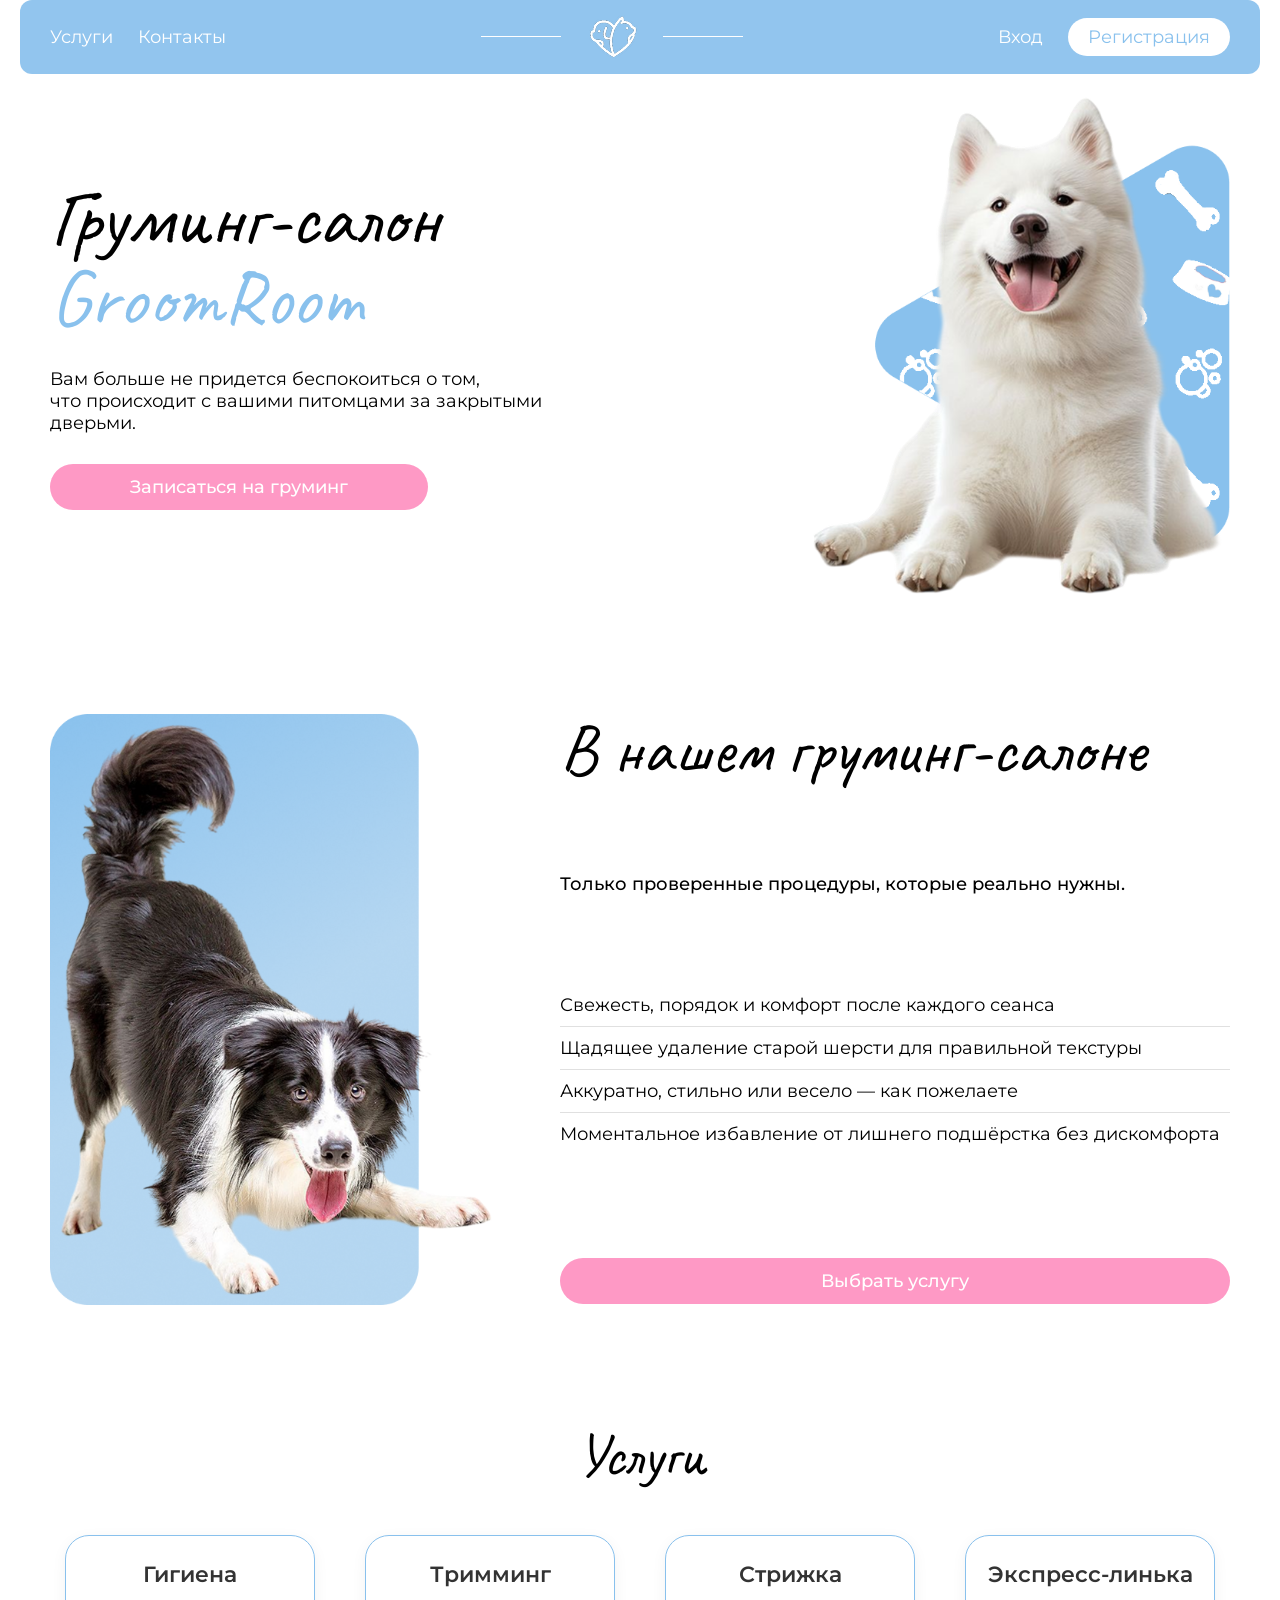
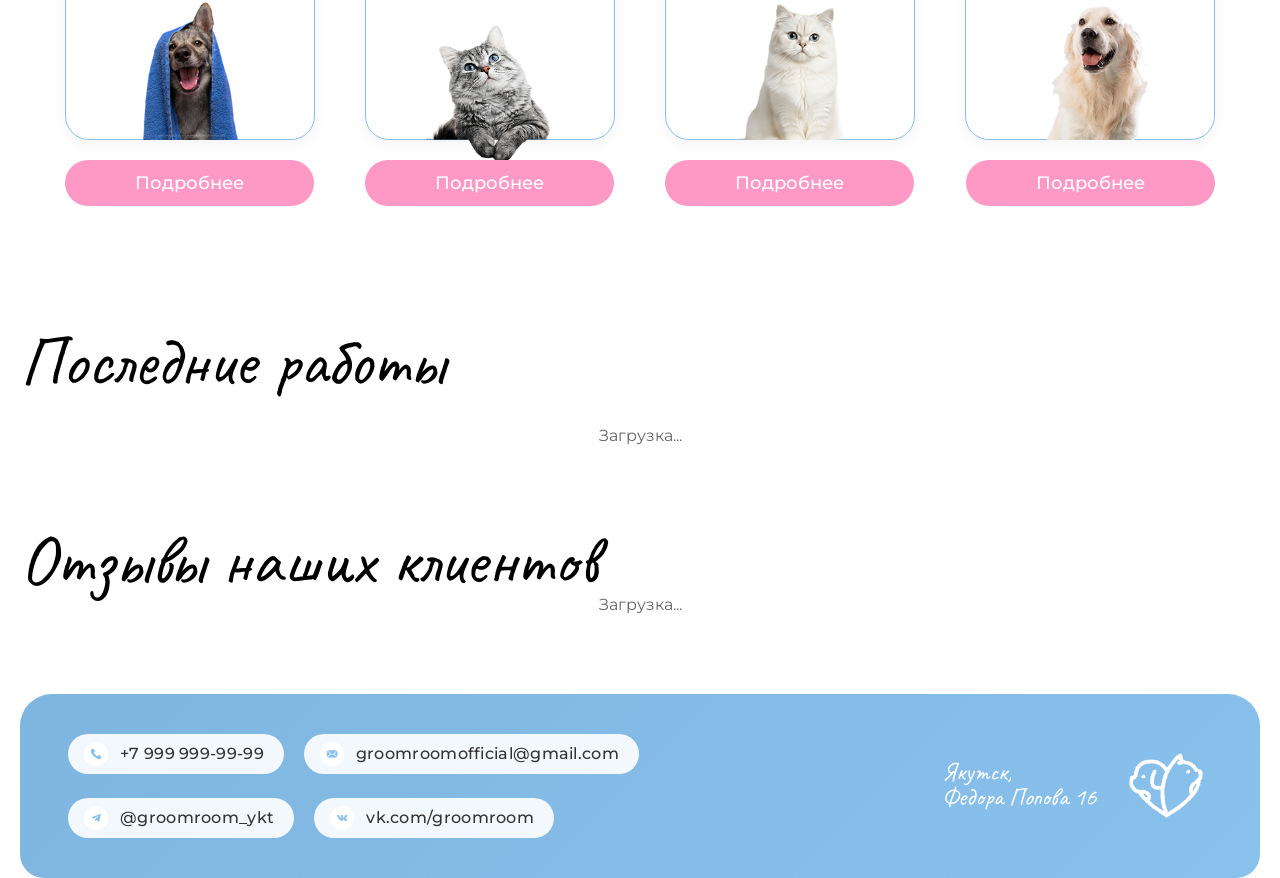
==== admin.html @ 4b9cb1ad "Загрузка сайта" ====
<!DOCTYPE html>
<html lang="ru">
<head>
    <meta charset="UTF-8">
    <meta name="viewport" content="width=device-width, initial-scale=1.0">
    <title>GroomRoom - Администратор</title>
    <link rel="icon" type="image/png" href="logo/logo_groom1.png">
    <link href="https://fonts.googleapis.com/css2?family=Caveat:wght@400..700&family=Montserrat:wght@400;500;600;700&display=swap" rel="stylesheet">
    <link rel="stylesheet" href="css/main.css">
    <style>
    .admin-container {
        max-width: 1400px;
        margin: 0 auto;
        padding: 20px;
    }

    .admin-profile-card {
        background: linear-gradient(135deg, #89c1ed 0%, #7eb6df 100%);
        border-radius: 32px;
        padding: 30px;
        margin-bottom: 40px;
        display: flex;
        justify-content: space-between;
        align-items: center;
        flex-wrap: wrap;
        gap: 20px;
        box-shadow: 0 10px 30px rgba(137, 193, 237, 0.3);
    }

    .admin-info {
        display: flex;
        align-items: center;
        gap: 20px;
        flex-wrap: wrap;
    }

    .admin-avatar {
        width: 70px;
        height: 70px;
        background: white;
        border-radius: 50%;
        display: flex;
        align-items: center;
        justify-content: center;
        font-size: 36px;
        box-shadow: 0 4px 15px rgba(0,0,0,0.1);
    }

    .admin-text h2 {
        color: white;
        font-size: 28px;
        margin: 0 0 5px 0;
        font-family: 'Caveat', cursive;
    }

    .admin-text p {
        color: rgba(255,255,255,0.9);
        margin: 0;
        font-size: 14px;
    }

    .logout-admin-btn {
        background: rgba(255,255,255,0.2);
        border: none;
        padding: 12px 28px;
        border-radius: 40px;
        color: white;
        font-family: 'Montserrat', sans-serif;
        font-weight: 600;
        cursor: pointer;
        transition: all 0.3s;
        font-size: 16px;
    }

    .logout-admin-btn:hover {
        background: rgba(255,255,255,0.3);
        transform: scale(1.02);
    }

    .stats-grid {
        display: grid;
        grid-template-columns: repeat(auto-fit, minmax(220px, 1fr));
        gap: 25px;
        margin-bottom: 50px;
    }

    .stat-card {
        background: white;
        border-radius: 28px;
        padding: 25px;
        text-align: center;
        box-shadow: 0 8px 25px rgba(0, 0, 0, 0.05);
        transition: all 0.3s ease;
        border: 1px solid rgba(137, 193, 237, 0.2);
    }

    .stat-card:hover {
        transform: translateY(-5px);
        box-shadow: 0 15px 35px rgba(137, 193, 237, 0.15);
        border-color: #89c1ed;
    }

    .stat-icon {
        font-size: 48px;
        margin-bottom: 15px;
    }

    .stat-number {
        font-size: 42px;
        font-family: 'Caveat', cursive;
        font-weight: 600;
        color: #89c1ed;
        line-height: 1;
    }

    .stat-label {
        font-size: 14px;
        color: #666;
        margin-top: 8px;
    }

    .analytics-card,
    .admin-chat-panel,
    .reviews-management-card,
    .calendar-card,
    .applications-card {
        background: white;
        border-radius: 32px;
        box-shadow: 0 8px 30px rgba(0, 0, 0, 0.08);
        margin-bottom: 40px;
        overflow: hidden;
        transition: all 0.3s ease;
    }

    .analytics-card:hover,
    .admin-chat-panel:hover,
    .reviews-management-card:hover,
    .calendar-card:hover,
    .applications-card:hover {
        box-shadow: 0 12px 40px rgba(137, 193, 237, 0.15);
    }

    .calendar-header,
    .analytics-card .calendar-header,
    .admin-chat-panel .chat-panel-header,
    .reviews-management-card .card-header,
    .applications-card .card-header {
        background: linear-gradient(135deg, #89c1ed 0%, #7eb6df 100%);
        padding: 20px 30px;
        display: flex;
        justify-content: space-between;
        align-items: center;
        flex-wrap: wrap;
        gap: 15px;
    }

    .calendar-header h3,
    .analytics-card .calendar-header h3,
    .admin-chat-panel .chat-panel-header h4,
    .reviews-management-card .card-header h3,
    .applications-card .card-header h3 {
        color: white;
        font-size: 28px;
        margin: 0;
        font-family: 'Caveat', cursive;
    }

    .calendar-nav {
        display: flex;
        gap: 15px;
        align-items: center;
    }

    .calendar-nav button {
        background: rgba(255,255,255,0.2);
        border: none;
        width: 40px;
        height: 40px;
        border-radius: 50%;
        font-size: 20px;
        cursor: pointer;
        color: white;
        transition: all 0.3s;
    }

    .calendar-nav button:hover {
        background: rgba(255,255,255,0.4);
        transform: scale(1.05);
    }

    .current-month {
        font-size: 18px;
        font-weight: 600;
        color: white;
        min-width: 160px;
        text-align: center;
    }

    .refresh-analytics-btn {
        background: rgba(255, 255, 255, 0.2);
        border: none;
        padding: 8px 20px;
        border-radius: 40px;
        color: white;
        font-family: 'Montserrat', sans-serif;
        font-weight: 500;
        font-size: 14px;
        cursor: pointer;
        transition: all 0.3s;
        display: flex;
        align-items: center;
        gap: 8px;
    }

    .refresh-analytics-btn:hover {
        background: rgba(255, 255, 255, 0.3);
        transform: scale(1.02);
    }

    .calendar-legend {
        padding: 15px 30px;
        display: flex;
        gap: 20px;
        flex-wrap: wrap;
        border-bottom: 1px solid #f0f0f0;
        background: #fafafa;
    }

    .legend-item {
        display: flex;
        align-items: center;
        gap: 8px;
        font-size: 13px;
    }

    .legend-color {
        width: 24px;
        height: 24px;
        border-radius: 50%;
    }

    .legend-color.red {
        background: #ff6b6b;
        box-shadow: 0 2px 8px rgba(255, 107, 107, 0.3);
    }

    .legend-color.green {
        background: #51cf66;
        box-shadow: 0 2px 8px rgba(81, 207, 102, 0.3);
    }

    .legend-color.default {
        background: #e9ecef;
        border: 1px solid #dee2e6;
    }

    .calendar-grid {
        padding: 20px 30px;
    }

    .weekdays {
        display: grid;
        grid-template-columns: repeat(7, 1fr);
        text-align: center;
        margin-bottom: 15px;
    }

    .weekday {
        font-weight: 600;
        color: #89c1ed;
        padding: 10px;
        font-size: 14px;
    }

    .calendar-days {
        display: grid;
        grid-template-columns: repeat(7, 1fr);
        gap: 8px;
    }

    .calendar-day {
        aspect-ratio: 1;
        background: #f8f9fa;
        border-radius: 16px;
        display: flex;
        flex-direction: column;
        align-items: center;
        justify-content: center;
        cursor: pointer;
        transition: all 0.3s;
        position: relative;
        font-weight: 500;
        border: 2px solid transparent;
        min-height: 80px;
    }

    .calendar-day:hover {
        transform: scale(1.02);
        background: #e9ecef;
    }

    .calendar-day.selected {
        border-color: #89c1ed;
        background: #e3f2fd;
    }

    .day-number {
        font-size: 18px;
        font-weight: 600;
        margin-bottom: 5px;
    }

    .day-status {
        width: 28px;
        height: 28px;
        border-radius: 50%;
        display: flex;
        align-items: center;
        justify-content: center;
        font-size: 14px;
    }

    .day-status.red {
        background: #ff6b6b;
        color: white;
        box-shadow: 0 2px 8px rgba(255, 107, 107, 0.3);
    }

    .day-status.green {
        background: #51cf66;
        color: white;
        box-shadow: 0 2px 8px rgba(81, 207, 102, 0.3);
    }

    .calendar-day.empty {
        background: transparent;
        cursor: default;
        border: 1px dashed #e0e0e0;
    }

    .calendar-day.empty:hover {
        transform: none;
        background: transparent;
    }

    .date-modal .modal-content {
        max-width: 400px;
    }

    .status-buttons {
        display: flex;
        gap: 15px;
        margin: 20px 0;
    }

    .status-btn {
        flex: 1;
        padding: 12px;
        border: none;
        border-radius: 40px;
        font-family: 'Montserrat', sans-serif;
        font-weight: 600;
        cursor: pointer;
        transition: all 0.3s;
    }

    .status-btn.red {
        background: #ff6b6b;
        color: white;
    }

    .status-btn.red:hover {
        background: #ff5252;
        transform: scale(1.02);
    }

    .status-btn.green {
        background: #51cf66;
        color: white;
    }

    .status-btn.green:hover {
        background: #40c057;
        transform: scale(1.02);
    }

    .status-btn.clear {
        background: #e9ecef;
        color: #666;
    }

    .status-btn.clear:hover {
        background: #dee2e6;
    }

    .selected-date-info {
        text-align: center;
        font-size: 18px;
        font-weight: 600;
        margin-bottom: 15px;
        color: #333;
    }

    .applications-list {
        padding: 20px 30px;
        max-height: 500px;
        overflow-y: auto;
    }

    .application-item {
        background: #f8f9fa;
        border-radius: 20px;
        padding: 20px;
        margin-bottom: 15px;
        display: flex;
        justify-content: space-between;
        align-items: center;
        flex-wrap: wrap;
        gap: 15px;
        transition: all 0.3s;
        border: 1px solid transparent;
    }

    .application-item:hover {
        background: #f1f3f5;
        border-color: #89c1ed;
        transform: translateX(5px);
    }

    .app-info {
        flex: 2;
    }

    .app-pet-name {
        font-weight: 700;
        font-size: 18px;
        color: #333;
    }

    .app-details {
        font-size: 13px;
        color: #868e96;
        margin-top: 5px;
        display: flex;
        gap: 15px;
        flex-wrap: wrap;
    }

    .app-status-badge {
        padding: 6px 16px;
        border-radius: 30px;
        font-size: 13px;
        font-weight: 600;
    }

    .app-actions {
        display: flex;
        gap: 10px;
        align-items: center;
        flex-wrap: wrap;
    }

    .status-select {
        padding: 8px 16px;
        border: 2px solid #e0e0e0;
        border-radius: 30px;
        font-family: 'Montserrat', sans-serif;
        background: white;
        cursor: pointer;
    }

    .photo-input {
        display: none;
    }

    .photo-label {
        background: #e9ecef;
        padding: 8px 16px;
        border-radius: 30px;
        font-size: 13px;
        cursor: pointer;
        transition: all 0.3s;
    }

    .photo-label:hover {
        background: #89c1ed;
        color: white;
    }

    .btn-change {
        background: #89c1ed;
        border: none;
        padding: 8px 20px;
        border-radius: 30px;
        color: white;
        font-family: 'Montserrat', sans-serif;
        font-weight: 600;
        cursor: pointer;
        transition: all 0.3s;
    }

    .btn-change:hover {
        background: #7eb6df;
        transform: scale(1.02);
    }

    .result-photo {
        width: 50px;
        height: 50px;
        border-radius: 12px;
        object-fit: cover;
    }

    .analytics-container {
        padding: 30px;
    }

    .analytics-stats-grid {
        display: grid;
        grid-template-columns: repeat(auto-fit, minmax(200px, 1fr));
        gap: 20px;
        margin-bottom: 30px;
    }

    .analytics-stat-card {
        background: linear-gradient(135deg, #f8f9fa 0%, #fff 100%);
        border-radius: 24px;
        padding: 25px 20px;
        text-align: center;
        border: 1px solid rgba(137, 193, 237, 0.2);
        transition: all 0.3s;
    }

    .analytics-stat-card:hover {
        transform: translateY(-5px);
        border-color: #89c1ed;
        box-shadow: 0 8px 25px rgba(137, 193, 237, 0.1);
    }

    .analytics-icon {
        font-size: 40px;
        margin-bottom: 12px;
    }

    .analytics-number {
        font-size: 36px;
        font-weight: 700;
        color: #89c1ed;
        font-family: 'Caveat', cursive;
    }

    .analytics-label {
        font-size: 13px;
        color: #666;
        margin-top: 8px;
    }

    .analytics-charts {
        display: grid;
        grid-template-columns: repeat(auto-fit, minmax(300px, 1fr));
        gap: 25px;
        margin-bottom: 30px;
    }

    .chart-card {
        background: #f8f9fa;
        border-radius: 24px;
        padding: 20px;
        border: 1px solid rgba(137, 193, 237, 0.15);
        transition: all 0.3s;
    }

    .chart-card:hover {
        border-color: #89c1ed;
        background: white;
    }

    .chart-card h4 {
        margin-bottom: 20px;
        font-size: 18px;
        color: #333;
        font-weight: 600;
        border-left: 4px solid #fe99c5;
        padding-left: 12px;
    }

    .bar-chart {
        display: flex;
        justify-content: space-around;
        align-items: flex-end;
        height: 220px;
        padding: 10px 0;
    }

    .bar-item {
        text-align: center;
        width: 55px;
    }

    .bar-container {
        display: flex;
        justify-content: center;
        height: 160px;
        align-items: flex-end;
    }

    .bar {
        width: 35px;
        border-radius: 12px 12px 0 0;
        transition: height 0.5s ease;
        background: linear-gradient(180deg, #89c1ed, #7eb6df);
    }

    .bar-label {
        margin-top: 12px;
        font-size: 13px;
        font-weight: 600;
        color: #555;
    }

    .bar-value {
        font-size: 11px;
        color: #999;
        margin-top: 4px;
    }

    .pie-chart-container {
        display: flex;
        flex-direction: column;
        gap: 12px;
    }

    .pie-segment-info {
        display: flex;
        align-items: center;
        gap: 12px;
        padding: 10px 12px;
        background: white;
        border-radius: 16px;
        transition: all 0.3s;
        border: 1px solid transparent;
    }

    .pie-segment-info:hover {
        border-color: #89c1ed;
        transform: translateX(5px);
    }

    .pie-color {
        width: 24px;
        height: 24px;
        border-radius: 50%;
        box-shadow: 0 2px 8px rgba(0,0,0,0.1);
    }

    .pie-percent {
        margin-left: auto;
        font-weight: 700;
        color: #89c1ed;
        background: #e3f2fd;
        padding: 2px 10px;
        border-radius: 20px;
        font-size: 13px;
    }

    .line-chart {
        display: flex;
        justify-content: space-around;
        align-items: flex-end;
        height: 220px;
        padding: 20px 0;
    }

    .line-point {
        text-align: center;
        width: 55px;
    }

    .line-bar {
        width: 35px;
        background: linear-gradient(180deg, #fe99c5, #ff85b8);
        border-radius: 12px 12px 0 0;
        margin: 0 auto;
        transition: height 0.5s ease;
    }

    .line-label {
        margin-top: 12px;
        font-size: 12px;
        font-weight: 500;
        color: #555;
    }

    .top-clients-card {
        background: linear-gradient(135deg, rgba(137, 193, 237, 0.08), rgba(254, 153, 197, 0.08));
        border-radius: 24px;
        padding: 25px;
        margin-top: 20px;
        border: 1px solid rgba(137, 193, 237, 0.2);
    }

    .top-clients-card h4 {
        margin-bottom: 15px;
        font-size: 18px;
        color: #333;
    }

    .stat-list {
        list-style: none;
        padding: 0;
    }

    .stat-list li {
        padding: 12px 0;
        border-bottom: 1px solid rgba(0, 0, 0, 0.05);
        display: flex;
        justify-content: space-between;
        align-items: center;
        flex-wrap: wrap;
        gap: 10px;
    }

    .stat-list li:last-child {
        border-bottom: none;
    }

    .stat-list li strong {
        color: #89c1ed;
        background: white;
        padding: 4px 12px;
        border-radius: 20px;
        font-size: 13px;
    }

    .chat-list {
        max-height: 400px;
        overflow-y: auto;
        padding: 0;
    }

    .chat-list-item {
        padding: 18px 25px;
        border-bottom: 1px solid #f0f0f0;
        cursor: pointer;
        transition: all 0.3s;
        display: flex;
        justify-content: space-between;
        align-items: center;
    }

    .chat-list-item:hover {
        background: #f8f9fa;
        transform: translateX(5px);
    }

    .chat-list-item.unread {
        background: linear-gradient(135deg, #e3f2fd, #f0f8ff);
        border-left: 4px solid #fe99c5;
    }

    .chat-item-info h5 {
        margin: 0 0 5px 0;
        font-size: 16px;
        font-weight: 600;
        color: #333;
    }

    .chat-item-info small {
        color: #868e96;
        font-size: 12px;
        display: block;
    }

    .chat-unread-badge {
        background: #fe99c5;
        color: white;
        padding: 4px 10px;
        border-radius: 30px;
        font-size: 12px;
        font-weight: 600;
        min-width: 28px;
        text-align: center;
        box-shadow: 0 2px 8px rgba(254, 153, 197, 0.3);
    }

    .reviews-management-card .applications-list {
        padding: 20px 25px;
        max-height: 500px;
        overflow-y: auto;
    }

    .reviews-management-card .application-item {
        background: #f8f9fa;
        border-radius: 20px;
        padding: 20px;
        margin-bottom: 15px;
        display: flex;
        justify-content: space-between;
        align-items: center;
        flex-wrap: wrap;
        gap: 15px;
        transition: all 0.3s;
        border: 1px solid transparent;
    }

    .reviews-management-card .application-item:hover {
        background: white;
        border-color: #89c1ed;
        transform: translateX(5px);
        box-shadow: 0 4px 15px rgba(137, 193, 237, 0.1);
    }

    .reviews-management-card .app-pet-name {
        font-weight: 700;
        font-size: 16px;
        color: #333;
        display: flex;
        align-items: center;
        gap: 8px;
        flex-wrap: wrap;
    }

    .reviews-management-card .app-details {
        font-size: 12px;
        color: #868e96;
        margin-top: 8px;
        display: flex;
        gap: 15px;
        flex-wrap: wrap;
    }

    .reviews-management-card .app-message {
        font-size: 13px;
        color: #666;
        margin-top: 10px;
        font-style: italic;
        background: white;
        padding: 10px 12px;
        border-radius: 16px;
    }

    .empty-state {
        text-align: center;
        padding: 60px;
        color: #adb5bd;
        font-size: 16px;
    }

    .empty-state::before {
        content: "📭";
        display: block;
        font-size: 48px;
        margin-bottom: 15px;
        opacity: 0.5;
    }

    .admin-footer {
        background: linear-gradient(135deg, #89c1ed 0%, #7eb6df 100%);
        border-radius: 32px;
        padding: 25px 30px;
        text-align: center;
        color: white;
        margin-top: 20px;
    }

    .admin-footer p {
        margin: 0;
        font-size: 14px;
        opacity: 0.9;
    }

    @media (max-width: 768px) {
        .admin-chat-panel .chat-panel-header h4,
        .reviews-management-card .card-header h3 {
            font-size: 20px !important;
        }
    
        .refresh-analytics-btn {
            padding: 6px 14px;
            font-size: 12px;
        }
    
        .top-clients-card ul li {
            font-size: 12px;
            gap: 5px;
        }
    
        .top-clients-card ul li strong {
            font-size: 11px;
        }
    }
    </style>
</head>
<body>
    <div class="admin-container">
        <div class="admin-profile-card">
            <div class="admin-info">
                <div class="admin-avatar">👑</div>
                <div class="admin-text">
                    <h2>Панель администратора</h2>
                    <p id="adminName">GroomRoom</p>
                </div>
            </div>
            <button class="logout-admin-btn test-b-logout" onclick="logout()">Выйти</button>
        </div>

        <div class="stats-grid" id="stats-grid"></div>

        <div class="analytics-card">
            <div class="calendar-header">
                <h3>Расширенная аналитика</h3>
                <button class="refresh-analytics-btn" onclick="refreshAnalytics()">
                    Обновить
                </button>
            </div>
            <div id="analyticsContainer" class="analytics-container">
                <div class="empty-state">Загрузка данных...</div>
            </div>
        </div>

        <div class="admin-chat-panel">
            <div class="chat-panel-header">
                <h4>Чаты с клиентами</h4>
                <span id="adminUnreadCount" class="chat-unread-badge" style="display: none;">0</span>
            </div>
            <div class="chat-list" id="chatList">
                <div class="empty-state">Нет активных чатов</div>
            </div>
        </div>

        <div class="reviews-management-card">
            <div class="card-header">
                <h3>Управление отзывами</h3>
            </div>
            <div class="applications-list" id="adminReviewsList">
                <div class="empty-state">Нет отзывов</div>
            </div>
        </div>

        <div class="calendar-card">
            <div class="calendar-header">
                <h3>Календарь занятости</h3>
                <div class="calendar-nav">
                    <button onclick="prevMonth()">←</button>
                    <span class="current-month" id="currentMonth"></span>
                    <button onclick="nextMonth()">→</button>
                </div>
            </div>
            <div class="calendar-legend">
                <div class="legend-item">
                    <div class="legend-color red"></div>
                    <span>Занято</span>
                </div>
                <div class="legend-item">
                    <div class="legend-color green"></div>
                    <span>Свободно</span>
                </div>
                <div class="legend-item">
                    <div class="legend-color default"></div>
                    <span>Не указано</span>
                </div>
                <div class="legend-item">
                    <span>👆 Нажмите на дату, чтобы изменить статус</span>
                </div>
            </div>
            <div class="calendar-grid">
                <div class="weekdays">
                    <div class="weekday">Пн</div>
                    <div class="weekday">Вт</div>
                    <div class="weekday">Ср</div>
                    <div class="weekday">Чт</div>
                    <div class="weekday">Пт</div>
                    <div class="weekday">Сб</div>
                    <div class="weekday">Вс</div>
                </div>
                <div class="calendar-days" id="calendarDays"></div>
            </div>
        </div>

        <div class="applications-card">
            <div class="card-header">
                <h3>Все заявки клиентов</h3>
            </div>
            <div class="applications-list" id="applications-list"></div>
        </div>

        <div class="applications-card">
            <div class="card-header">
                <h3>Последние завершённые работы</h3>
            </div>
            <div class="applications-list" id="completed-list"></div>
        </div>
    </div>

    <div id="dateStatusModal" class="modal date-modal">
        <div class="modal-content">
            <div class="modal-header">
                <h3>Статус даты</h3>
                <button class="modal-close" onclick="closeDateModal()">&times;</button>
            </div>
            <div class="modal-body">
                <div class="selected-date-info" id="selectedDateInfo"></div>
                <div class="status-buttons">
                    <button class="status-btn red" onclick="setDateStatus('red')">Занято</button>
                    <button class="status-btn green" onclick="setDateStatus('green')">Свободно</button>
                    <button class="status-btn clear" onclick="setDateStatus(null)">Сбросить</button>
                </div>
            </div>
        </div>
    </div>

    <script src="js/auth.js"></script>
    <script src="js/applications.js"></script>
    <script src="js/security.js"></script>
    <script src="js/chat.js"></script>
    <script src="js/reviews.js"></script>
    <script src="js/analytics.js"></script>
    <script src="js/toast.js"></script>
    <script src="js/modal.js"></script>

    <script>
        (async () => {
            await initData();
            let currentDate = new Date();
            let currentYear = currentDate.getFullYear();
            let currentMonth = currentDate.getMonth();
            let selectedDateStr = null;

            const CALENDAR_KEY = 'groomroom_calendar_status';

            function getCalendarStatus() {
                const saved = localStorage.getItem(CALENDAR_KEY);
                return saved ? JSON.parse(saved) : {};
            }

            function saveCalendarStatus(statuses) {
                localStorage.setItem(CALENDAR_KEY, JSON.stringify(statuses));
            }

            function setDateStatus(status) {
                if (!selectedDateStr) return;
                const statuses = getCalendarStatus();
                if (status === null) {
                    delete statuses[selectedDateStr];
                } else {
                    statuses[selectedDateStr] = status;
                }
                saveCalendarStatus(statuses);
                closeDateModal();
                renderCalendar();
                showToast(status === 'red' ? '🔴 Дата отмечена как занятая' : (status === 'green' ? '🟢 Дата отмечена как свободная' : '❌ Статус даты сброшен'), 'success');
            }

            function openDateModal(dateStr) {
                selectedDateStr = dateStr;
                const statuses = getCalendarStatus();
                const currentStatus = statuses[dateStr];
                const statusText = currentStatus === 'red' ? '🔴 Занято' : (currentStatus === 'green' ? '🟢 Свободно' : '⚪ Не указано');
                document.getElementById('selectedDateInfo').innerHTML = `${formatDateForDisplay(dateStr)}<br><small style="font-size: 14px;">Текущий статус: ${statusText}</small>`;
                openModal('dateStatusModal');
            }

            function closeDateModal() {
                closeModal('dateStatusModal');
                selectedDateStr = null;
            }

            function formatDateForDisplay(dateStr) {
                const [year, month, day] = dateStr.split('-');
                return `${day}.${month}.${year}`;
            }

            function renderCalendar() {
                const firstDayOfMonth = new Date(currentYear, currentMonth, 1);
                const startWeekday = firstDayOfMonth.getDay();
                const daysInMonth = new Date(currentYear, currentMonth + 1, 0).getDate();
                
                const statuses = getCalendarStatus();
                
                let startOffset = startWeekday === 0 ? 6 : startWeekday - 1;
                
                const calendarDays = document.getElementById('calendarDays');
                const monthNames = ['Январь', 'Февраль', 'Март', 'Апрель', 'Май', 'Июнь', 'Июль', 'Август', 'Сентябрь', 'Октябрь', 'Ноябрь', 'Декабрь'];
                document.getElementById('currentMonth').innerHTML = `${monthNames[currentMonth]} ${currentYear}`;
                
                calendarDays.innerHTML = '';
                
                for (let i = 0; i < startOffset; i++) {
                    const emptyDay = document.createElement('div');
                    emptyDay.className = 'calendar-day empty';
                    calendarDays.appendChild(emptyDay);
                }
                
                for (let day = 1; day <= daysInMonth; day++) {
                    const dateStr = `${currentYear}-${String(currentMonth + 1).padStart(2, '0')}-${String(day).padStart(2, '0')}`;
                    const status = statuses[dateStr];
                    
                    const dayElement = document.createElement('div');
                    dayElement.className = 'calendar-day';
                    dayElement.onclick = () => openDateModal(dateStr);
                    
                    const dayNumber = document.createElement('div');
                    dayNumber.className = 'day-number';
                    dayNumber.textContent = day;
                    
                    const statusDiv = document.createElement('div');
                    statusDiv.className = `day-status ${status === 'red' ? 'red' : (status === 'green' ? 'green' : '')}`;
                    
                    if (status === 'red') {
                        statusDiv.textContent = '●';
                    } else if (status === 'green') {
                        statusDiv.textContent = '○';
                    } else {
                        statusDiv.textContent = '?';
                        statusDiv.style.background = '#e9ecef';
                        statusDiv.style.color = '#adb5bd';
                    }
                    
                    dayElement.appendChild(dayNumber);
                    dayElement.appendChild(statusDiv);
                    calendarDays.appendChild(dayElement);
                }
            }

            function prevMonth() {
                if (currentMonth === 0) {
                    currentMonth = 11;
                    currentYear--;
                } else {
                    currentMonth--;
                }
                renderCalendar();
            }

            function nextMonth() {
                if (currentMonth === 11) {
                    currentMonth = 0;
                    currentYear++;
                } else {
                    currentMonth++;
                }
                renderCalendar();
            }

            function loadStatistics() {
                const applications = getAllApplications();
                const total = applications.length;
                const newApps = applications.filter(app => app.status === 'Новая').length;
                const processing = applications.filter(app => app.status === 'Обработка данных').length;
                const completed = applications.filter(app => app.status === 'Услуга оказана').length;
                
                document.getElementById('stats-grid').innerHTML = `
                    <div class="stat-card">
                        <div class="stat-icon">📋</div>
                        <div class="stat-number">${total}</div>
                        <div class="stat-label">Всего заявок</div>
                    </div>
                    <div class="stat-card">
                        <div class="stat-icon">🆕</div>
                        <div class="stat-number">${newApps}</div>
                        <div class="stat-label">Новых</div>
                    </div>
                    <div class="stat-card">
                        <div class="stat-icon">⚙️</div>
                        <div class="stat-number">${processing}</div>
                        <div class="stat-label">Обработка данных</div>
                    </div>
                    <div class="stat-card">
                        <div class="stat-icon">✅</div>
                        <div class="stat-number">${completed}</div>
                        <div class="stat-label">Завершено</div>
                    </div>
                `;
            }

            function loadAllApplications() {
                const applications = getAllApplications();
                const container = document.getElementById('applications-list');
                
                if (!applications || applications.length === 0) {
                    container.innerHTML = '<div class="empty-state">📭 Нет заявок</div>';
                    return;
                }
                
                container.innerHTML = applications.map(app => `
                    <div class="application-item" data-id="${app.id}">
                        <div class="app-info">
                            <div class="app-pet-name">${escapeHtml(app.petName)}</div>
                            <div class="app-details">
                                <span>🆔 ID: ${app.id}</span>
                                ${app.service ? `<span>✂️ ${escapeHtml(app.service)}</span>` : ''}
                                ${app.appointmentDate ? `<span>📅 ${formatDateShort(app.appointmentDate)}</span>` : ''}
                            </div>
                        </div>
                        <div class="app-status-badge ${getStatusClass(app.status)}">${app.status}</div>
                        <div class="app-actions">
                            ${app.status !== 'Услуга оказана' ? `
                                <select class="status-select test-s-status" id="status-${app.id}">
                                    ${app.status === 'Новая' ? 
                                        '<option value="Новая" selected>📌 Новая</option><option value="Обработка данных">Обработка данных</option>' : 
                                        '<option value="Обработка данных" selected>Обработка данных</option><option value="Услуга оказана">Услуга оказана</option>'}
                                </select>
                                ${app.status === 'Обработка данных' ? `
                                    <input type="file" class="photo-input test-с-photo" id="photo-${app.id}" accept="image/jpeg,image/bmp,image/png" style="display: none;">
                                    <label class="photo-label" for="photo-${app.id}">📸 Фото результата</label>
                                ` : ''}
                                <button class="btn-change test-b-change" onclick="handleStatusChange(${app.id})">Изменить</button>
                            ` : `
                                ${app.resultPhoto ? `<img src="${app.resultPhoto}" class="result-photo" alt="result">` : '📷 Нет фото'}
                                <span style="color: #51cf66;">✓ Завершено</span>
                            `}
                        </div>
                    </div>
                `).join('');
            }

            function formatDateShort(dateStr) {
                const date = new Date(dateStr);
                return date.toLocaleDateString('ru-RU');
            }

            async function handleStatusChange(appId) {
                const statusSelect = document.getElementById(`status-${appId}`);
                if (!statusSelect) return;
                
                const newStatus = statusSelect.value;
                let resultPhoto = null;
                
                if (newStatus === 'Услуга оказана') {
                    const photoInput = document.getElementById(`photo-${appId}`);
                    if (!photoInput || !photoInput.files[0]) {
                        showToast('Для завершения заявки необходимо загрузить фото результата', 'error');
                        return;
                    }
                    
                    const photoFile = photoInput.files[0];
                    if (!photoFile.type.match('image/jpg') && !photoFile.type.match('image/jpeg') && !photoFile.type.match('image/bmp') && !photoFile.type.match('image/png')) {
                        showToast('Фото должно быть в формате JPG, JPEG, PNG или BMP', 'error');
                        return;
                    }
                    
                    if (photoFile.size > 2 * 1024 * 1024) {
                        showToast('Фото не должно превышать 2 МБ', 'error');
                        return;
                    }
                    
                    resultPhoto = await new Promise((resolve) => {
                        const reader = new FileReader();
                        reader.onload = (e) => resolve(e.target.result);
                        reader.readAsDataURL(photoFile);
                    });
                }
                
                const result = updateApplicationStatus(appId, newStatus, resultPhoto);
                
                if (result.success) {
                    showToast(`Статус заявки изменён на "${newStatus}"`, 'success');
                    loadStatistics();
                    loadAllApplications();
                    loadCompletedApplications();
                } else {
                    showToast('❌ ' + result.error, 'error');
                }
            }

            function loadCompletedApplications() {
                const apps = getLastCompletedApplications();
                const container = document.getElementById('completed-list');
                
                if (!apps || apps.length === 0) {
                    container.innerHTML = '<div class="empty-state">⭐ Пока нет завершённых работ</div>';
                    return;
                }
                
                container.innerHTML = apps.map(app => `
                    <div class="application-item">
                        <div class="app-info">
                            <div class="app-pet-name">${escapeHtml(app.petName)}</div>
                            <div class="app-details">
                                <span>✅ Завершено: ${formatDateShort(app.createdAt)}</span>
                            </div>
                        </div>
                        ${app.resultPhoto ? `<img src="${app.resultPhoto}" class="result-photo" alt="result">` : '<div class="result-photo" style="background:#e9ecef; display:flex; align-items:center; justify-content:center;">📷</div>'}
                    </div>
                `).join('');
            }
            
            document.addEventListener('keydown', function(e) {
                if (e.key === 'Escape') {
                    closeDateModal();
                    document.querySelectorAll('.modal.active').forEach(modal => {
                        closeModal(modal.id);
                    });
                }
            });
            function loadAdminChats() {
                const chats = JSON.parse(localStorage.getItem(CHAT_KEY) || '{}');
                const container = document.getElementById('chatList');
                if (!container) return;
        
                const chatList = Object.entries(chats)
                    .filter(([id, chat]) => chat.messages.length > 0)
                    .sort((a, b) => new Date(b[1].lastMessageAt) - new Date(a[1].lastMessageAt));
        
                if (chatList.length === 0) {
                    container.innerHTML = '<div class="empty-state" style="padding: 40px;">Нет активных чатов</div>';
                    return;
                }
        
                container.innerHTML = chatList.map(([appId, chat]) => {
                    const unreadCount = chat.messages.filter(m => !m.isAdmin && !m.isRead).length;
                    const lastMessage = chat.messages[chat.messages.length - 1];
            
                    return `
                        <div class="chat-list-item ${unreadCount > 0 ? 'unread' : ''}" onclick="openAdminChat('${appId}', '${chat.petName}')">
                            <div class="chat-item-info">
                                <h5>🐾 ${escapeHtml(chat.petName)}</h5>
                                <small>${lastMessage ? lastMessage.message.substring(0, 40) + '...' : 'Нет сообщений'}</small>
                            </div>
                            ${unreadCount > 0 ? `<span class="chat-unread-badge">${unreadCount}</span>` : ''}
                        </div>
                    `;
                }).join('');
        
                const totalUnread = Object.values(chats).reduce((sum, chat) => 
                    sum + chat.messages.filter(m => !m.isAdmin && !m.isRead).length, 0);
        
                const unreadSpan = document.getElementById('adminUnreadCount');
                if (unreadSpan) {
                    unreadSpan.textContent = totalUnread;
                    unreadSpan.style.display = totalUnread > 0 ? 'inline-block' : 'none';
                }
            }

            function openAdminChat(appId, petName) {
                const existing = document.getElementById(`admin-chat-${appId}`);
                if (existing) {
                    existing.remove();
                    return;
                }
        
                document.querySelectorAll('.admin-chat-window').forEach(el => el.remove());
        
                const chatHtml = renderChatModal(appId, petName, 'admin', 'Администратор', true);
                document.body.insertAdjacentHTML('beforeend', chatHtml);
        
                const chatContainer = document.getElementById(`chat-container-${appId}`);
                chatContainer.classList.add('admin-chat-window');
                chatContainer.style.bottom = '80px';
                chatContainer.style.right = '20px';
        
                markMessagesAsRead(appId, 'admin');
                loadAdminChats();
            }

            setInterval(() => {
                loadAdminChats();
            }, 3000);

            function loadAdminReviews() {
                const reviews = JSON.parse(localStorage.getItem(REVIEWS_KEY) || '[]');
                const container = document.getElementById('adminReviewsList');
        
                if (reviews.length === 0) {
                    container.innerHTML = '<div class="empty-state">⭐ Нет отзывов</div>';
                    return;
                }
        
                container.innerHTML = reviews.map(review => `
                    <div class="application-item">
                        <div class="app-info">
                            <div class="app-pet-name">
                                ⭐ ${renderStars(review.rating)} 
                                <span style="margin-left: 10px;">Отзыв #${review.id}</span>
                            </div>
                            <div class="app-details">
                                <span>📅 ${new Date(review.createdAt).toLocaleDateString()}</span>
                                <span>❤️ ${review.likes} лайков</span>
                            </div>
                            <div class="app-message">"${escapeHtml(review.text.substring(0, 100))}..."</div>
                        </div>
                        <div class="app-actions">
                            ${!review.adminResponded ? `
                                <button class="btn-change" onclick="openReviewResponse(${review.id})">Ответить</button>
                            ` : '<span style="color: #51cf66;">✓ Отвечено</span>'}
                        </div>
                    </div>
                `).join('');
            }

            function openReviewResponse(reviewId) {
                const response = prompt('Введите ответ на отзыв:');
                if (response && response.trim()) {
                    adminRespondToReview(reviewId, response);
                    loadAdminReviews();
                    showToast('Ответ опубликован', 'success');
                }
            }

            function refreshAnalytics() {
                const container = document.getElementById('analyticsContainer');
                if (container) {
                    container.innerHTML = renderFullAnalytics();
                }
            }

            setTimeout(() => {
                refreshAnalytics();
            }, 500);

            const adminUser = getCurrentUser();
            if (!adminUser || adminUser.role !== 'admin') {
                window.location.href = 'index.html';
            }

            renderCalendar();
            loadStatistics();
            loadAllApplications();
            loadCompletedApplications();
            loadAdminChats();
            loadAdminReviews();
            refreshAnalytics();
            setupModalClose();
        })();
    </script>
</body>
</html>
---- css/main.css ----
* {
    margin: 0;
    padding: 0;
    box-sizing: border-box;
}

body {
    font-family: 'Montserrat', sans-serif;
    background-color: #fff;
    min-height: 100vh;
    display: flex;
    align-items: center;
}

.container {
    width: 100%;
    max-width: 1400px;
    margin: 0 auto;
    padding: 0 20px;
}

.header {
    display: flex;
    align-items: center;
    justify-content: space-between;
    background-color: #89C1ED;
    padding: 15px 30px;
    border-radius: 12px;
    margin-bottom: 20px;
}

.header {
    position: sticky;
    top: 0;
    z-index: 100;
    background-color: rgba(137, 193, 237, 0.92);
    backdrop-filter: blur(8px);
    transition: all 0.3s ease;
}

.header.scrolled {
    background-color: rgba(137, 193, 237, 0.85);
    backdrop-filter: blur(12px);
    box-shadow: 0 4px 20px rgba(0, 0, 0, 0.1);
}

.nav-left, .nav-right {
    display: flex;
    gap: 25px;
    align-items: center;
}

.btn-nav {
    text-decoration: none;
    font-size: 18px;
    font-family: 'Montserrat', sans-serif;
    color: #ffffff;
    padding: 8px 0;
    cursor: pointer;
    background: none;
    border: none;
}

.btn-nav:hover {
    opacity: 0.8;
}

.btn-reg {
    background-color: #ffffff;
    color: #89C1ED;
    padding: 8px 20px;
    border-radius: 25px;
    text-decoration: none;
    font-size: 18px;
    font-family: 'Montserrat', sans-serif;
    cursor: pointer;
    border: none;
    transition: all 0.3s ease;
}

.btn-reg:hover {
    background-color: #FE99C5;
    color: #ffffff;
    transition: 0.7s;
}

.logo img {
    display: block;
    max-height: 60px;
    width: auto;
    cursor: pointer;
}

.hero {
    display: flex;
    align-items: center;
    justify-content: space-between;
    gap: 40px;
    padding: 0 30px;
    margin-bottom: 60px;
}

.hero-content {
    flex: 1;
}

h1 {
    font-family: 'Caveat', cursive;
    font-size: 80px;
    font-weight: 400;
    color: #000000;
    line-height: 1;
}

h2 {
    font-family: 'Caveat', cursive;
    font-size: 80px;
    font-weight: 400;
    color: #89C1ED;
    margin-bottom: 30px;
    line-height: 1;
}

h3 {
    font-family: 'Caveat', cursive;
    font-size: 70px;
    font-weight: 400;
    color: #000000;
    line-height: 1;
}

h4 {
    font-family: 'Montserrat', sans-serif;
    font-size: 22px;
    font-weight: 600;
    color: #333;
    margin-bottom: 12px;
}

h5 {
    font-family: 'Montserrat', sans-serif;
    font-weight: 400;
    font-size: 18px;
    color: #000000;
}

h6 {
    font-family: 'Montserrat', sans-serif;
    font-size: 14px;
    font-weight: 400;
    color: #000000;
}

.glavfoto {
    flex: 1;
    display: flex;
    justify-content: flex-end;
    align-items: center;
}

.glavfoto img {
    max-width: 80%;
    height: auto;
    max-height: 500px;
    object-fit: contain;
}

.btn {
    background-color: #fe99c5;
    border: none;
    border-radius: 40px;
    padding: 12px 80px;
    font-family: 'Montserrat', sans-serif;
    font-weight: 500;
    font-size: 18px;
    color: #ffffff;
    cursor: pointer;
    transition: all 0.2s ease;
    display: inline-block;
    text-decoration: none;
}

.btn:hover {
    opacity: 0.9;
    transform: scale(1.02);
}

.btn-small {
    padding: 8px 20px;
    font-size: 14px;
}

.service {
    display: flex;
    align-items: stretch;
    gap: 60px;
    padding: 60px 30px;
}

.foto2 {
    flex-shrink: 0;
    display: flex;
    align-items: center;
}

.foto2 img {
    width: 100%;
    max-width: 450px;
    height: auto;
    object-fit: contain;
}

.service-content {
    flex: 1;
    display: flex;
    flex-direction: column;
    justify-content: space-between;
}

.service-title {
    margin-bottom: 10px;
}

.service-subtitle {
    margin-bottom: 10px;
}

.services-grid {
    display: flex;
    flex-direction: column;
    gap: 0;
    margin-bottom: 25px;
}

.service-item {
    padding: 10px 0;
    border-bottom: 1px solid #e0e0e0;
    cursor: pointer;
    transition: all 0.3s ease;
}

.service-item:last-child {
    border-bottom: none;
}

.service-item:hover {
    background-color: #89C1ED;
    color: #ffffff;
    border-radius: 40px;
    padding: 8px 10px;
    border-bottom: 1px solid transparent;
    transform: scale(1.02);
}

.uslugi {
    padding: 60px 30px;
}

.title {
    text-align: center;
    margin-bottom: 50px;
    font-size: 60px;
}

.grid {
    display: flex;
    justify-content: center;
    flex-wrap: wrap;
    gap: clamp(20px, 5vw, 50px);
}

.сcard {
    width: 250px;
    text-align: center;
}

.card {
    width: 250px;
    height: 205px;
    background: #ffffff;
    border-radius: 24px;
    padding: 25px 20px 20px;
    text-align: center;
    transition: all 0.3s ease;
    box-shadow: 0 4px 15px rgba(0, 0, 0, 0.05);
    border: 1px solid #89C1ED;
    margin-bottom: 20px;
}

.card:hover {
    transform: translateY(-8px);
    box-shadow: 0 12px 25px rgba(0, 0, 0, 0.1);
}

.fotous img {
    max-width: 100%;
    height: auto;
    border-radius: 12px;
    max-height: 140px;
    object-fit: cover;
}

.form-group {
    margin-bottom: 20px;
}

.form-group input[type="text"],
.form-group input[type="password"],
.form-group input[type="email"],
.form-group input[type="file"] {
    width: 100%;
    padding: 12px 16px;
    border: 2px solid #e0e0e0;
    border-radius: 30px;
    font-family: 'Montserrat', sans-serif;
    font-size: 14px;
    transition: all 0.3s;
}

.form-group input:focus {
    outline: none;
    border-color: #89c1ed;
}

.form-group.checkbox {
    display: flex;
    align-items: center;
    gap: 10px;
}

.form-group.checkbox input {
    width: auto;
}

.form-group.checkbox label {
    font-size: 14px;
    color: #666;
    cursor: pointer;
}

.error-message {
    color: #fe99c5;
    font-size: 12px;
    margin-top: 5px;
    padding-left: 16px;
}

.completed-section {
    margin: 60px 0;
}

.completed-grid {
    display: grid;
    grid-template-columns: repeat(auto-fit, minmax(250px, 1fr));
    gap: 30px;
    margin-top: 30px;
}

.completed-card {
    background: white;
    border-radius: 20px;
    overflow: hidden;
    box-shadow: 0 4px 20px rgba(0, 0, 0, 0.08);
    transition: all 0.3s;
    cursor: pointer;
}

.completed-card:hover {
    transform: translateY(-5px);
    box-shadow: 0 8px 30px rgba(0, 0, 0, 0.12);
}

.test-t-photo {
    width: 100%;
    height: 200px;
    overflow: hidden;
}

.test-t-photo img {
    width: 100%;
    height: 100%;
    object-fit: cover;
    transition: transform 0.3s;
}

.completed-card:hover .test-t-photo img {
    transform: scale(1.05);
}

.test-t-name {
    padding: 15px;
    text-align: center;
    font-weight: 600;
    font-size: 16px;
    color: #333;
}

.applications-list {
    margin: 30px 0;
}

.application-row {
    display: flex;
    align-items: center;
    gap: 15px;
    padding: 20px;
    background: #f9f9f9;
    border-radius: 16px;
    margin-bottom: 15px;
    transition: all 0.3s;
}

.application-row:hover {
    background: #f0f0f0;
    transform: translateX(5px);
}

.application-row > * {
    flex-shrink: 0;
}

.application-row .test-t-name {
    flex: 2;
    text-align: left;
    padding: 0;
}

.status-badge {
    padding: 6px 16px;
    border-radius: 30px;
    font-size: 13px;
    font-weight: 600;
}

.status-new {
    background: #fe99c5;
    color: white;
}

.status-processing {
    background: #89c1ed;
    color: white;
}

.status-completed {
    background: #4caf50;
    color: white;
}

.form-card {
    background: #f9f9f9;
    border-radius: 24px;
    padding: 30px;
    margin: 30px 0;
}

.stats-grid {
    display: grid;
    grid-template-columns: repeat(auto-fit, minmax(200px, 1fr));
    gap: 20px;
    margin: 30px 0;
}

.stats-card {
    background: linear-gradient(135deg, #89c1ed 0%, #7eb6df 100%);
    border-radius: 30px;
    padding: 25px;
    text-align: center;
    color: white;
    transition: transform 0.3s;
}

.stats-card:hover {
    transform: translateY(-5px);
}

.stat-number {
    font-size: 48px;
    font-family: 'Caveat', cursive;
    line-height: 1;
    margin-bottom: 10px;
    font-weight: 600;
}

.stat-label {
    font-size: 14px;
    opacity: 0.9;
}

select {
    padding: 10px 16px;
    border: 2px solid #e0e0e0;
    border-radius: 30px;
    font-family: 'Montserrat', sans-serif;
    background: white;
    cursor: pointer;
}

.photo-thumb {
    width: 60px;
    height: 60px;
    border-radius: 12px;
    background: #e0e0e0;
    display: flex;
    align-items: center;
    justify-content: center;
    overflow: hidden;
}

.photo-thumb img {
    width: 100%;
    height: 100%;
    object-fit: cover;
}

.footer {
    background: linear-gradient(135deg, #7eb6df 0%, #89C1ED 100%);
    border-radius: 32px 32px 24px 24px;
    padding: 40px 48px;
    margin-top: 80px;
    display: flex;
    flex-wrap: wrap;
    justify-content: space-between;
    align-items: center;
    gap: 30px;
    position: relative;
}

.footer-left {
    display: flex;
    flex-direction: column;
    gap: 24px;
}

.contact-group {
    display: flex;
    align-items: center;
    gap: 20px;
    flex-wrap: wrap;
}

.contact-item {
    display: flex;
    align-items: center;
    gap: 12px;
    background: rgba(255, 255, 255, 0.9);
    padding: 8px 20px 8px 16px;
    border-radius: 60px;
    transition: 0.2s;
    cursor: pointer;
}

.contact-item:hover {
    background: rgba(255, 255, 255, 1);
    transform: translateY(-2px);
}

.contact-item img {
    width: 24px;
    height: 24px;
    display: block;
}

.contact-text {
    font-family: 'Montserrat', sans-serif;
    font-size: 16px;
    font-weight: 500;
    color: #333;
    letter-spacing: 0.3px;
    text-decoration: none;
}

.footer-right {
    display: flex;
    gap: 20px;
    align-items: center;
}

.footer-right h3 {
    color: #fff;
    font-size: 25px;
    margin: 0;
}

.logo-footer {
    max-height: 70px;
}

.modal {
    display: none;
    position: fixed;
    top: 0;
    left: 0;
    width: 100%;
    height: 100%;
    background-color: rgba(0, 0, 0, 0.5);
    z-index: 1000;
    justify-content: center;
    align-items: center;
    animation: fadeIn 0.3s ease;
}

.modal.active {
    display: flex;
}

.modal-content {
    background: white;
    border-radius: 32px;
    max-width: 500px;
    width: 90%;
    max-height: 90vh;
    overflow-y: auto;
    position: relative;
    animation: slideUp 0.3s ease;
}

@keyframes fadeIn {
    from { opacity: 0; }
    to { opacity: 1; }
}

@keyframes slideUp {
    from {
        opacity: 0;
        transform: translateY(50px);
    }
    to {
        opacity: 1;
        transform: translateY(0);
    }
}

.modal-header {
    display: flex;
    justify-content: space-between;
    align-items: center;
    padding: 20px 30px;
    border-bottom: 2px solid #f0f0f0;
}

.modal-header h3 {
    margin: 0;
    font-size: 28px;
}

.modal-close {
    background: none;
    border: none;
    font-size: 28px;
    cursor: pointer;
    color: #999;
    transition: color 0.3s;
    padding: 0;
    width: 32px;
    height: 32px;
    display: flex;
    align-items: center;
    justify-content: center;
}

.modal-close:hover {
    color: #fe99c5;
}

.modal-body {
    padding: 30px;
}

.modal-body .btn {
    width: 100%;
    margin-top: 10px;
}
.reviews-section {
    margin: 80px 0;
}

.reviews-header {
    text-align: center;
    margin-bottom: 40px;
}

.avg-rating {
    display: inline-flex;
    align-items: center;
    gap: 15px;
    background: linear-gradient(135deg, #89c1ed20, #fe99c520);
    padding: 20px 40px;
    border-radius: 60px;
}

.avg-rating-number {
    font-size: 48px;
    font-weight: 700;
    color: #fe99c5;
}

.stars {
    font-size: 24px;
    letter-spacing: 4px;
    color: #ffc107;
}

.reviews-grid {
    display: grid;
    grid-template-columns: repeat(auto-fill, minmax(320px, 1fr));
    gap: 30px;
}

.review-card {
    background: white;
    border-radius: 24px;
    padding: 24px;
    box-shadow: 0 4px 20px rgba(0,0,0,0.08);
    transition: all 0.3s;
}

.review-card:hover {
    transform: translateY(-5px);
    box-shadow: 0 8px 30px rgba(0,0,0,0.12);
}

.review-header {
    display: flex;
    justify-content: space-between;
    align-items: center;
    margin-bottom: 15px;
    flex-wrap: wrap;
}

.review-stars {
    color: #ffc107;
    font-size: 18px;
    letter-spacing: 2px;
}

.review-date {
    font-size: 12px;
    color: #999;
}

.review-text {
    font-size: 15px;
    line-height: 1.5;
    color: #333;
    margin-bottom: 15px;
    font-style: italic;
}

.review-photo {
    width: 80px;
    height: 80px;
    object-fit: cover;
    border-radius: 16px;
    cursor: pointer;
    margin-bottom: 12px;
}

.review-footer {
    display: flex;
    justify-content: flex-end;
}

.like-btn {
    background: none;
    border: none;
    cursor: pointer;
    font-size: 14px;
    color: #fe99c5;
    padding: 5px 10px;
    border-radius: 20px;
    transition: all 0.3s;
}

.like-btn:hover {
    background: #fe99c510;
}

.admin-response {
    margin-top: 15px;
    padding: 12px;
    background: #f5f5f5;
    border-radius: 16px;
    font-size: 13px;
}

.stars-input {
    display: flex;
    gap: 8px;
    margin-top: 10px;
}

.star {
    font-size: 28px;
    cursor: pointer;
    color: #ddd;
    transition: all 0.2s;
}

.star:hover {
    color: #ffc107;
    transform: scale(1.1);
}

.rating-input {
    margin: 20px 0;
}

.review-buttons {
    display: flex;
    gap: 15px;
    margin-top: 20px;
}

.chat-container {
    position: fixed;
    bottom: 20px;
    right: 20px;
    width: 350px;
    max-width: calc(100vw - 40px);
    background: white;
    border-radius: 20px;
    box-shadow: 0 10px 40px rgba(0,0,0,0.2);
    z-index: 1100;
    display: flex;
    flex-direction: column;
    overflow: hidden;
    transition: all 0.3s;
}

.chat-container.chat-minimized {
    height: 50px;
    overflow: hidden;
}

.chat-header {
    background: linear-gradient(135deg, #89c1ed, #7eb6df);
    padding: 12px 16px;
    color: white;
    display: flex;
    justify-content: space-between;
    align-items: center;
    cursor: pointer;
}

.chat-pet-info {
    display: flex;
    align-items: center;
    gap: 10px;
}

.chat-pet-avatar {
    font-size: 24px;
}

.chat-minimize {
    background: rgba(255,255,255,0.2);
    border: none;
    color: white;
    font-size: 20px;
    width: 28px;
    height: 28px;
    border-radius: 50%;
    cursor: pointer;
}

.chat-messages {
    height: 350px;
    overflow-y: auto;
    padding: 16px;
    background: #f5f5f5;
    display: flex;
    flex-direction: column;
    gap: 12px;
}

.chat-message {
    max-width: 80%;
    padding: 10px 14px;
    border-radius: 18px;
    position: relative;
}

.chat-message.my-message {
    background: #89c1ed;
    color: white;
    align-self: flex-end;
    border-bottom-right-radius: 4px;
}

.chat-message.their-message {
    background: white;
    color: #333;
    align-self: flex-start;
    border-bottom-left-radius: 4px;
    box-shadow: 0 1px 2px rgba(0,0,0,0.1);
}

.chat-message-text {
    font-size: 14px;
    word-wrap: break-word;
}

.chat-message-time {
    font-size: 10px;
    opacity: 0.7;
    margin-top: 4px;
}

.read-status {
    font-size: 10px;
    margin-left: 8px;
}

.chat-input-area {
    display: flex;
    padding: 12px;
    background: white;
    border-top: 1px solid #eee;
    gap: 8px;
}

.chat-input-area textarea {
    flex: 1;
    border: 1px solid #ddd;
    border-radius: 20px;
    padding: 8px 12px;
    resize: none;
    font-family: 'Montserrat', sans-serif;
    font-size: 13px;
}

.chat-send-btn {
    background: #fe99c5;
    border: none;
    width: 40px;
    height: 40px;
    border-radius: 50%;
    color: white;
    cursor: pointer;
    transition: all 0.3s;
}

.chat-send-btn:hover {
    transform: scale(1.05);
    background: #ff85b8;
}

.chat-button {
    position: fixed;
    bottom: 20px;
    right: 20px;
    width: 55px;
    height: 55px;
    border-radius: 50%;
    background: linear-gradient(135deg, #fe99c5, #ff85b8);
    border: none;
    color: white;
    font-size: 24px;
    cursor: pointer;
    box-shadow: 0 4px 15px rgba(0,0,0,0.2);
    z-index: 1099;
    transition: all 0.3s;
}

.chat-button:hover {
    transform: scale(1.1);
}

.chat-button .unread-badge {
    position: absolute;
    top: -5px;
    right: -5px;
    background: #ff4444;
    color: white;
    font-size: 11px;
    padding: 2px 6px;
    border-radius: 20px;
    min-width: 18px;
}

@keyframes slideIn {
    from {
        opacity: 0;
        transform: translateY(20px);
    }
    to {
        opacity: 1;
        transform: translateY(0);
    }
}

.hero, .service, .pop-uslugi, .completed-section {
    animation: slideIn 0.5s ease-out;
}

html {
    scroll-behavior: smooth;
    -webkit-tap-highlight-color: transparent;
}

button, .btn, .btn-nav, .chat-button {
    -webkit-tap-highlight-color: transparent;
}

button:active, .btn:active {
    transform: scale(0.97);
    transition: transform 0.05s;
}

input, select, textarea {
    font-size: 16px !important;
    -webkit-appearance: none;
    appearance: none;
}

::-webkit-scrollbar {
    width: 4px;
    height: 4px;
}

::-webkit-scrollbar-track {
    background: #f1f1f1;
    border-radius: 10px;
}

::-webkit-scrollbar-thumb {
    background: #89c1ed;
    border-radius: 10px;
}

@media (max-width: 768px) {
    .container, .admin-container, .profile-container {
        padding: 12px !important;
    }

    .header {
        flex-wrap: wrap;
        padding: 12px 16px;
        gap: 12px;
    }

    .logo {
        order: 1;
    }
    
    .logo img {
        content: url('../logo/logo_groom2.png');
        max-height: 38px;
        width: auto;
    }
    
    .nav-right {
        order: 2;
        display: flex;
        gap: 12px;
    }
    
    .nav-left {
        order: 3;
        width: 100%;
        display: flex;
        justify-content: space-around;
        background: rgba(255,255,255,0.15);
        padding: 8px 12px;
        border-radius: 40px;
        margin-top: 5px;
    }
    
    .nav-left .btn-nav {
        display: block;
        font-size: 14px;
    }
    
    .nav-right .btn-nav {
        font-size: 14px;
    }
    
    .nav-right .btn-reg {
        font-size: 14px;
        padding: 6px 16px;
    }
    .btn-nav {
        font-size: 14px !important;
    }

    .btn-reg {
        padding: 6px 16px !important;
        font-size: 14px !important;
    }

    .hero {
        flex-direction: column;
        padding: 20px 0;
        gap: 15px;
    }
    
    .hero-content {
        order: 1;
        text-align: center;
    }

    h1, h2 {
        font-size: 38px;
    }

    h3 {
        font-size: 36px !important;
    }

    h4 {
        font-size: 20px !important;
    }

    h5, .service-subtitle {
        font-size: 15px !important;
    }

    .glavfoto {
        order: 2;
        display: flex;
        justify-content: center;
    }
    
    .glavfoto img {
        max-width: 85%;
        max-height: 250px;
    }

    .btn {
        padding: 10px 30px;
        width: 100%;
    }

    .service .foto2 {
        display: none;
    }

    .service {
        flex-direction: column;
        padding: 20px 0;
        gap: 20px;
    }

    .foto2 img {
        max-width: 200px !important;
        margin: 0 auto;
        display: block;
    }

    .service-content {
        text-align: center;
    }

    .service-item {
        text-align: left;
        padding: 12px 0;
    }

    .service-item:hover {
        padding: 10px 12px;
    }

    .services-grid {
        text-align: left;
        margin: 15px 0;
    }

    .uslugi {
        padding: 30px 0;
    }
    
    .title {
        font-size: 36px;
        margin-bottom: 30px;
    }
    
    .grid {
        flex-direction: column;
        align-items: center;
        gap: 25px;
    }
    
    .сcard {
        width: 100%;
        max-width: 280px;
    }
    
    .card {
        width: 100%;
        height: auto;
        min-height: 170px;
    }
    
    .card h4 {
        font-size: 18px;
    }
    
    .fotous img {
        max-height: 90px;
    }
    
    .сcard .btn {
        width: 100%;
        padding: 10px 20px;
        font-size: 14px;
    }

    .completed-section {
        margin: 40px 0;
    }

    .completed-grid {
        grid-template-columns: repeat(2, 1fr);
        gap: 12px;
    }

    .completed-card {
        border-radius: 16px;
    }

    .test-t-photo {
        height: 130px;
    }

    .test-t-name {
        font-size: 13px;
        padding: 10px;
    }

    .reviews-section {
        margin: 40px 0;
    }

    .avg-rating {
        padding: 12px 20px !important;
        gap: 8px;
        flex-wrap: wrap;
        justify-content: center;
    }

    .avg-rating-number {
        font-size: 32px !important;
    }

    .stars {
        font-size: 18px !important;
    }

    .reviews-grid {
        grid-template-columns: 1fr;
    }

    .review-card {
        padding: 16px;
    }

    .review-text {
        font-size: 13px;
    }

    .review-photo {
        width: 60px;
        height: 60px;
    }

    .footer {
        flex-direction: column;
        text-align: center;
        padding: 25px 20px;
    }

    .footer-left {
        width: 100%;
        gap: 15px;
    }

    .contact-group {
        flex-direction: column;
        gap: 10px;
    }

    .contact-item {
        width: 100%;
        justify-content: center;
    }

    .contact-text {
        font-size: 14px;
    }

    .footer-right {
        flex-direction: column;
    }

    .footer-right h3 {
        font-size: 20px !important;
        text-align: center;
    }

    .logo-footer {
        max-height: 50px;
    }

    .modal-content {
        width: 92% !important;
        margin: 10px;
        border-radius: 24px !important;
    }

    .modal-header {
        padding: 16px 20px !important;
    }

    .modal-header h3 {
        font-size: 22px !important;
    }

    .modal-body {
        padding: 20px !important;
    }

    .form-group input,
    .form-group input[type="text"],
    .form-group input[type="password"],
    .form-group input[type="email"] {
        padding: 10px 14px !important;
        font-size: 14px !important;
    }

    .stats-grid {
        grid-template-columns: repeat(2, 1fr) !important;
        gap: 12px;
    }

    .stat-card {
        padding: 16px 12px !important;
    }

    .stat-icon {
        font-size: 32px !important;
    }

    .stat-number {
        font-size: 28px !important;
    }

    .stat-label {
        font-size: 11px !important;
    }

    .calendar-header {
        padding: 14px 16px !important;
        flex-direction: column;
        text-align: center;
    }

    .calendar-header h3,
    .calendar-header h4 {
        font-size: 22px !important;
    }

    .calendar-legend {
        padding: 10px 16px !important;
        gap: 12px;
        justify-content: center;
    }

    .legend-item {
        font-size: 11px;
    }

    .legend-color {
        width: 18px;
        height: 18px;
    }

    .calendar-grid {
        padding: 16px !important;
    }

    .weekday {
        font-size: 11px !important;
        padding: 6px !important;
    }

    .calendar-days {
        gap: 4px;
    }

    .calendar-day {
        min-height: 50px;
    }

    .day-number {
        font-size: 13px;
    }

    .day-status {
        width: 22px;
        height: 22px;
        font-size: 11px;
    }

    .analytics-stats-grid {
        grid-template-columns: repeat(2, 1fr) !important;
        gap: 10px;
    }

    .analytics-stat-card {
        padding: 14px 10px !important;
    }

    .analytics-icon {
        font-size: 28px !important;
    }

    .analytics-number {
        font-size: 24px !important;
    }

    .analytics-label {
        font-size: 10px !important;
    }

    .analytics-charts {
        grid-template-columns: 1fr !important;
        gap: 16px;
    }

    .chart-card {
        padding: 16px;
    }

    .chart-card h4 {
        font-size: 16px;
    }

    .bar-chart, .line-chart {
        height: 160px;
        overflow-x: auto;
        justify-content: flex-start;
        gap: 8px;
        padding: 5px 0;
    }

    .bar-item, .line-point {
        width: 45px;
    }

    .bar {
        width: 28px !important;
    }

    .line-bar {
        width: 28px !important;
    }

    .bar-label, .line-label {
        font-size: 10px;
    }

    .chat-list-item {
        padding: 12px 16px !important;
    }

    .chat-item-info h5 {
        font-size: 14px;
    }

    .chat-item-info small {
        font-size: 11px;
    }

    .chat-unread-badge {
        font-size: 10px;
        padding: 3px 8px;
    }

    .applications-list {
        padding: 16px !important;
    }

    .application-item, .application-card {
        flex-direction: column;
        text-align: center;
    }

    .app-pet-name {
        font-size: 16px !important;
        justify-content: center;
    }

    .app-details {
        justify-content: center;
        font-size: 11px;
    }

    .app-actions {
        justify-content: center;
    }

    .app-pet-photo-mini {
        width: 35px;
        height: 35px;
    }

    .form-body {
        padding: 20px !important;
    }

    .form-row {
        flex-direction: column;
    }

    .form-group {
        min-width: 100%;
    }

    select, input[type="text"], input[type="date"], textarea {
        padding: 10px 14px !important;
        font-size: 14px;
    }

    .btn-submit {
        padding: 12px 20px;
        font-size: 15px;
    }

    .filter-btn {
        padding: 6px 14px;
        font-size: 12px;
    }

    .profile-body {
        padding: 20px !important;
    }

    .profile-info {
        flex-direction: column !important;
        text-align: center;
        gap: 15px;
    }

    .pet-avatar {
        width: 80px;
        height: 80px;
        margin: 0 auto;
    }

    .user-name {
        font-size: 20px;
    }

    .contact-info {
        justify-content: center;
    }

    .contact-item-small {
        padding: 5px 12px;
        font-size: 12px;
    }

    .chat-container {
        width: calc(100% - 30px);
        left: 15px;
        right: 15px;
    }

    .chat-messages {
        height: 280px;
    }

    .chat-button {
        width: 48px;
        height: 48px;
        font-size: 20px;
        bottom: 12px;
        right: 12px;
    }

    .admin-profile-card {
        flex-direction: column;
        text-align: center;
        padding: 20px;
    }

    .admin-info {
        flex-direction: column;
    }

    .admin-avatar {
        width: 55px;
        height: 55px;
        font-size: 28px;
    }

    .admin-text h2 {
        font-size: 22px;
    }

    .logout-admin-btn {
        width: 100%;
        padding: 10px;
    }

    .status-badge {
        padding: 4px 12px;
        font-size: 11px;
    }

    .btn-change {
        padding: 6px 16px;
        font-size: 12px;
    }

    .status-select {
        padding: 6px 12px;
        font-size: 12px;
    }

    .photo-label {
        padding: 6px 12px;
        font-size: 11px;
    }

    .result-photo {
        width: 40px;
        height: 40px;
    }

    .empty-state {
        padding: 30px 20px !important;
        font-size: 14px;
    }

    .empty-state::before {
        font-size: 36px;
    }

    .stars-input {
        justify-content: center;
    }
    
    .star {
        font-size: 24px;
    }
}

@media (max-width: 480px) {
    .stats-grid {
        grid-template-columns: repeat(2, 1fr);
        gap: 12px;
    }

    .analytics-stats-grid {
        grid-template-columns: repeat(2, 1fr);
    }

    .admin-profile-card {
        flex-direction: column;
        text-align: center;
    }
    
    .admin-info {
        flex-direction: column;
    }

    .completed-grid {
        grid-template-columns: 1fr !important;
    }

    h1, h2 {
        font-size: 34px !important;
    }

    h3 {
        font-size: 30px !important;
    }

    .title {
        font-size: 32px !important;
    }

    .calendar-header h3 {
        font-size: 20px !important;
    }

    .nav-left, .nav-right {
        gap: 10px;
    }

    .btn-nav {
        font-size: 12px !important;
    }

    .btn-reg {
        padding: 5px 12px !important;
        font-size: 12px !important;
    }

    .weekday {
        font-size: 10px !important;
    }

    .calendar-day {
        min-height: 48px !important;
    }

    .day-number {
        font-size: 12px !important;
    }
}

@media (max-width: 896px) and (orientation: landscape) {
    .hero {
        flex-direction: row;
    }

    .glavfoto img {
        max-height: 180px;
    }

    .chat-container {
        width: 320px !important;
        left: auto;
        right: 15px;
    }

    .modal-content {
        max-height: 85vh;
    }
}

@media (max-width: 380px) {
    .container, .admin-container, .profile-container {
        padding: 8px !important;
    }
    
    .header {
        padding: 10px 12px !important;
        gap: 8px;
    }
    
    .logo img {
        max-height: 35px !important;
    }
    
    .btn-nav {
        font-size: 11px !important;
    }
    
    .btn-reg {
        padding: 4px 10px !important;
        font-size: 11px !important;
    }
    
    .nav-left, .nav-right {
        gap: 8px;
    }
    
    h1, h2 {
        font-size: 28px !important;
    }
    
    h3, .title {
        font-size: 28px !important;
    }
    
    h4 {
        font-size: 18px !important;
    }
    
    h5 {
        font-size: 13px !important;
    }
    
    .hero {
        display: flex !important;
        flex-direction: column !important;
        padding: 10px 0 !important;
        margin-bottom: 20px !important;
        gap: 15px;
    }

    .hero-content {
        order: 1 !important;
        text-align: center;
        width: 100%;
    }

    .glavfoto {
        order: 0 !important;
        margin-bottom: 20px;
        display: flex;
        justify-content: center;
        width: 100%;
    }
    
    .glavfoto img {
        max-width: 90%;
        max-height: 180px;
    }
    
    .btn {
        padding: 8px 20px !important;
        font-size: 14px !important;
        width: 100%;
        box-sizing: border-box;
    }
    
    .service {
        padding: 15px 0 !important;
        gap: 15px;
    }
    
    .uslugi {
        padding: 20px 0 !important;
    }
    
    .grid {
        display: flex;
        flex-direction: row !important;
        flex-wrap: wrap !important;
        justify-content: center !important;
        gap: 15px !important;
        margin: 0 auto;
    }

    .сcard {
        width: calc(50% - 15px) !important;
        max-width: 124px !important;
        margin: 0 !important;
        box-sizing: border-box;
    }
    
    .card {
        width: 100% !important;
        height: auto !important;
        min-height: 150px !important;
        padding: 15px 8px 0px 8px !important;
        margin-bottom: 12px !important;
        display: flex;
        flex-direction: column;
        align-items: center;
        justify-content: flex-start;
        box-sizing: border-box;
    }
    
    .card h4 {
        font-size: 16px !important;
        margin-bottom: 8px !important;
        text-align: center;
        width: 100%;
    }
    
    .fotous {
        display: flex;
        justify-content: center;
        align-items: center;
        width: 100%;
        margin: 5px 0;
    }
    
    .fotous img {
        max-height: 70px !important;
        width: auto;
        object-fit: contain;
    }
    
    .сcard .btn {
        width: 100% !important;
        padding: 8px 12px !important;
        font-size: 12px !important;
        text-align: center;
        box-sizing: border-box;
        white-space: nowrap;
        overflow: hidden;
        text-overflow: ellipsis;
    }
    
    .completed-grid {
        gap: 8px !important;
    }
    
    .test-t-photo {
        height: 100px !important;
    }
    
    .test-t-name {
        font-size: 11px !important;
        padding: 8px !important;
    }
    
    .avg-rating {
        padding: 10px 15px !important;
        gap: 5px;
        flex-wrap: wrap;
    }
    
    .avg-rating-number {
        font-size: 24px !important;
    }
    
    .stars {
        font-size: 14px !important;
        letter-spacing: 2px;
    }
    
    .review-count {
        font-size: 11px !important;
    }
    
    .review-card {
        padding: 12px !important;
    }
    
    .review-text {
        font-size: 12px !important;
    }
    
    .review-stars {
        font-size: 14px !important;
    }

    .footer {
        padding: 20px 15px !important;
        margin-top: 30px !important;
    }
    
    .contact-item {
        padding: 6px 12px !important;
    }
    
    .contact-text {
        font-size: 12px !important;
    }
    
    .contact-item img {
        width: 18px !important;
        height: 18px !important;
    }
    
    .footer-right h3 {
        font-size: 16px !important;
    }
    
    .logo-footer {
        max-height: 40px !important;
    }
    
    .application-card, .application-item {
        padding: 12px !important;
    }
    
    .app-pet-name {
        font-size: 14px !important;
    }
    
    .app-pet-photo-mini {
        width: 30px !important;
        height: 30px !important;
    }
    
    .app-service, .app-date, .app-message {
        font-size: 10px !important;
    }
    
    .status-badge {
        padding: 3px 10px !important;
        font-size: 10px !important;
    }
    
    .action-btn {
        font-size: 16px !important;
        padding: 5px !important;
    }
    
    .form-body {
        padding: 15px !important;
    }
    
    .form-group label {
        font-size: 12px !important;
    }
    
    select, input[type="text"], input[type="date"], textarea {
        padding: 8px 12px !important;
        font-size: 12px !important;
    }
    
    .btn-submit {
        padding: 10px 15px !important;
        font-size: 14px !important;
    }
    
    .filter-btn {
        padding: 4px 12px !important;
        font-size: 11px !important;
    }
    
    .filters-section {
        gap: 8px !important;
        justify-content: center;
    }
    
    .calendar-header {
        padding: 10px 12px !important;
    }
    
    .calendar-header h3, .calendar-header h4 {
        font-size: 18px !important;
    }
    
    .calendar-nav button {
        width: 28px !important;
        height: 28px !important;
        font-size: 14px !important;
    }
    
    .current-month {
        font-size: 13px !important;
        min-width: 110px;
    }
    
    .calendar-legend {
        padding: 8px 12px !important;
        gap: 8px;
    }
    
    .legend-item {
        font-size: 9px !important;
    }
    
    .legend-color {
        width: 14px !important;
        height: 14px !important;
    }
    
    .calendar-grid {
        padding: 10px !important;
    }
    
    .weekday {
        font-size: 9px !important;
        padding: 4px !important;
    }
    
    .calendar-days {
        gap: 3px;
    }
    
    .calendar-day {
        min-height: 42px !important;
        border-radius: 10px;
    }
    
    .day-number {
        font-size: 11px !important;
    }
    
    .day-status {
        width: 18px !important;
        height: 18px !important;
        font-size: 9px !important;
    }
    
    .stats-grid {
        gap: 8px !important;
    }
    
    .stat-card {
        padding: 10px 8px !important;
    }
    
    .stat-icon {
        font-size: 24px !important;
    }
    
    .stat-number {
        font-size: 22px !important;
    }
    
    .stat-label {
        font-size: 9px !important;
    }
    
    .analytics-container {
        padding: 15px !important;
    }
    
    .analytics-stats-grid {
        gap: 6px !important;
    }
    
    .analytics-stat-card {
        padding: 10px 5px !important;
    }
    
    .analytics-icon {
        font-size: 22px !important;
    }
    
    .analytics-number {
        font-size: 18px !important;
    }
    
    .analytics-label {
        font-size: 8px !important;
    }
    
    .chart-card {
        padding: 10px !important;
    }
    
    .chart-card h4 {
        font-size: 13px !important;
    }
    
    .bar-item, .line-point {
        width: 35px !important;
    }
    
    .bar {
        width: 22px !important;
    }
    
    .line-bar {
        width: 22px !important;
    }
    
    .bar-label, .line-label {
        font-size: 8px !important;
    }
    
    .chat-list-item {
        padding: 10px 12px !important;
    }
    
    .chat-item-info h5 {
        font-size: 12px !important;
    }
    
    .chat-item-info small {
        font-size: 10px !important;
    }
    
    .chat-unread-badge {
        font-size: 9px !important;
        padding: 2px 6px !important;
        min-width: 22px;
    }
    
    .modal-content {
        width: 95% !important;
        margin: 5px !important;
    }
    
    .modal-header {
        padding: 12px 15px !important;
    }
    
    .modal-header h3 {
        font-size: 18px !important;
    }
    
    .modal-body {
        padding: 15px !important;
    }
    
    .modal-close {
        font-size: 22px !important;
    }
    
    .chat-container {
        width: calc(100% - 20px) !important;
        left: 10px !important;
        right: 10px !important;
        bottom: 10px !important;
    }
    
    .chat-messages {
        height: 250px !important;
    }
    
    .chat-message-text {
        font-size: 12px !important;
    }
    
    .chat-message-time {
        font-size: 9px !important;
    }
    
    .chat-input-area textarea {
        font-size: 12px !important;
    }
    
    .chat-send-btn {
        width: 35px !important;
        height: 35px !important;
        font-size: 16px !important;
    }
    
    .chat-button {
        width: 42px !important;
        height: 42px !important;
        font-size: 18px !important;
        bottom: 10px !important;
        right: 10px !important;
    }
    
    .profile-body {
        padding: 15px !important;
    }
    
    .user-name {
        font-size: 18px !important;
    }
    
    .pet-name-display {
        font-size: 13px !important;
    }
    
    .contact-item-small {
        padding: 4px 10px !important;
        font-size: 11px !important;
    }
    
    .contact-item-small input {
        font-size: 11px !important;
        min-width: 90px;
    }
    
    .pet-avatar {
        width: 65px !important;
        height: 65px !important;
    }
    
    .avatar-edit-overlay {
        font-size: 8px !important;
    }
    
    .admin-profile-card {
        padding: 15px !important;
    }
    
    .admin-avatar {
        width: 45px !important;
        height: 45px !important;
        font-size: 24px !important;
    }
    
    .admin-text h2 {
        font-size: 18px !important;
    }
    
    .admin-text p {
        font-size: 11px !important;
    }
    
    .logout-admin-btn {
        padding: 8px 20px !important;
        font-size: 13px !important;
    }
    
    .btn-change {
        padding: 5px 12px !important;
        font-size: 10px !important;
    }
    
    .status-select {
        padding: 4px 10px !important;
        font-size: 10px !important;
    }
    
    .photo-label {
        padding: 4px 10px !important;
        font-size: 10px !important;
    }
    
    .result-photo {
        width: 35px !important;
        height: 35px !important;
    }
    
    .empty-state {
        padding: 20px 15px !important;
        font-size: 12px !important;
    }
    
    .empty-state::before {
        font-size: 28px !important;
    }
    
    .stars-input {
        gap: 4px;
    }
    
    .star {
        font-size: 20px !important;
    }
    
    .review-buttons .btn, 
    .review-buttons .btn-small {
        padding: 6px 12px !important;
        font-size: 12px !important;
    }
}

@media (max-width: 380px) {
    .admin-profile-card {
        flex-direction: column !important;
        text-align: center !important;
        padding: 15px !important;
    }

    .admin-info {
        flex-direction: column !important;
        gap: 10px !important;
    }

    .admin-avatar {
        width: 55px !important;
        height: 55px !important;
        font-size: 28px !important;
        margin: 0 auto !important;
    }

    .admin-text h2 {
        font-size: 20px !important;
    }

    .admin-text p {
        font-size: 12px !important;
    }

    .logout-admin-btn {
        width: 100% !important;
        padding: 10px !important;
    }

    .stats-grid {
        grid-template-columns: repeat(2, 1fr) !important;
        gap: 10px !important;
    }

    .stat-card {
        padding: 12px 8px !important;
    }

    .stat-icon {
        font-size: 28px !important;
    }

    .stat-number {
        font-size: 24px !important;
    }

    .stat-label {
        font-size: 10px !important;
    }

    .calendar-header {
        flex-direction: column !important;
        text-align: center !important;
        padding: 12px !important;
    }

    .calendar-header h3 {
        font-size: 20px !important;
    }

    .calendar-nav {
        margin-top: 5px !important;
    }

    .calendar-nav button {
        width: 32px !important;
        height: 32px !important;
        font-size: 16px !important;
    }

    .current-month {
        font-size: 14px !important;
        min-width: 120px !important;
    }

    .calendar-legend {
        padding: 10px !important;
        gap: 10px !important;
        justify-content: center !important;
    }

    .legend-item {
        font-size: 10px !important;
    }

    .legend-color {
        width: 16px !important;
        height: 16px !important;
    }

    .calendar-grid {
        padding: 10px !important;
    }

    .weekday {
        font-size: 10px !important;
        padding: 5px !important;
    }

    .calendar-days {
        gap: 4px !important;
    }

    .calendar-day {
        min-height: 50px !important;
    }

    .day-number {
        font-size: 12px !important;
    }

    .day-status {
        width: 22px !important;
        height: 22px !important;
        font-size: 10px !important;
    }

    .analytics-container {
        padding: 12px !important;
    }

    .analytics-stats-grid {
        grid-template-columns: repeat(2, 1fr) !important;
        gap: 8px !important;
    }

    .analytics-stat-card {
        padding: 12px 5px !important;
    }

    .analytics-icon {
        font-size: 24px !important;
    }

    .analytics-number {
        font-size: 20px !important;
    }

    .analytics-label {
        font-size: 9px !important;
    }

    .analytics-charts {
        gap: 12px !important;
    }

    .chart-card {
        padding: 12px !important;
    }

    .chart-card h4 {
        font-size: 14px !important;
    }

    .bar-chart, .line-chart {
        height: 150px !important;
    }

    .bar-item, .line-point {
        width: 40px !important;
    }

    .bar, .line-bar {
        width: 25px !important;
    }

    .bar-label, .line-label {
        font-size: 9px !important;
    }

    .admin-chat-panel .chat-panel-header {
        flex-direction: column !important;
        text-align: center !important;
        padding: 12px !important;
    }

    .chat-panel-header h4 {
        font-size: 18px !important;
    }

    .chat-list-item {
        padding: 10px 12px !important;
    }

    .chat-item-info h5 {
        font-size: 13px !important;
    }

    .chat-item-info small {
        font-size: 10px !important;
    }
    .applications-card .card-header {
        padding: 12px !important;
        text-align: center !important;
    }

    .applications-card .card-header h3 {
        font-size: 18px !important;
    }

    .applications-list {
        padding: 12px !important;
    }

    .application-item {
        padding: 12px !important;
        flex-direction: column !important;
        text-align: center !important;
    }

    .app-info {
        width: 100% !important;
    }

    .app-pet-name {
        font-size: 15px !important;
        justify-content: center !important;
    }

    .app-details {
        justify-content: center !important;
        font-size: 11px !important;
        gap: 8px !important;
    }

    .app-actions {
        justify-content: center !important;
        flex-wrap: wrap !important;
    }

    .status-select {
        font-size: 11px !important;
        padding: 5px 10px !important;
    }

    .btn-change {
        padding: 5px 12px !important;
        font-size: 11px !important;
    }

    .photo-label {
        padding: 5px 10px !important;
        font-size: 10px !important;
    }

    .result-photo {
        width: 40px !important;
        height: 40px !important;
    }

    .reviews-management-card .card-header {
        padding: 12px !important;
        text-align: center !important;
    }

    .reviews-management-card .card-header h3 {
        font-size: 18px !important;
    }

    .reviews-management-card .application-item {
        flex-direction: column !important;
        text-align: center !important;
    }

    .reviews-management-card .app-pet-name {
        justify-content: center !important;
        flex-wrap: wrap !important;
    }

    .reviews-management-card .app-message {
        font-size: 11px !important;
    }
}

@media (max-width: 380px) {
    .profile-card .profile-header {
        flex-direction: column !important;
        text-align: center !important;
        padding: 12px !important;
    }

    .profile-header h3 {
        font-size: 20px !important;
    }

    .logout-btn {
        width: 100% !important;
        padding: 8px !important;
    }

    .profile-body {
        padding: 15px !important;
    }

    .profile-info {
        flex-direction: column !important;
        text-align: center !important;
        gap: 12px !important;
    }

    .pet-avatar {
        width: 70px !important;
        height: 70px !important;
        margin: 0 auto !important;
    }

    .user-name {
        font-size: 18px !important;
    }

    .pet-name-display {
        font-size: 14px !important;
        justify-content: center !important;
    }

    .contact-info {
        justify-content: center !important;
        gap: 10px !important;
    }

    .contact-item-small {
        padding: 4px 10px !important;
        font-size: 11px !important;
    }

    .contact-item-small input {
        font-size: 11px !important;
        min-width: 100px !important;
    }

    .calendar-card .calendar-header {
        flex-direction: column !important;
        text-align: center !important;
        padding: 12px !important;
    }

    .calendar-header h4 {
        font-size: 18px !important;
    }

    .form-card .form-header {
        padding: 12px !important;
        text-align: center !important;
    }

    .form-header h4 {
        font-size: 18px !important;
    }

    .form-body {
        padding: 15px !important;
    }

    .form-group label {
        font-size: 12px !important;
    }

    select, input[type="text"], input[type="date"], textarea {
        padding: 8px 12px !important;
        font-size: 12px !important;
    }

    .btn-submit {
        padding: 10px 15px !important;
        font-size: 14px !important;
    }

    .photo-preview {
        width: 60px !important;
        height: 60px !important;
    }

    .filters-section {
        gap: 8px !important;
        justify-content: center !important;
    }

    .filter-btn {
        padding: 5px 12px !important;
        font-size: 11px !important;
    }

    .applications-card .applications-header {
        padding: 12px !important;
        text-align: center !important;
    }

    .applications-header h4 {
        font-size: 18px !important;
    }

    .application-card {
        padding: 12px !important;
        flex-direction: column !important;
        text-align: center !important;
    }

    .app-info {
        width: 100% !important;
    }

    .app-pet-name {
        justify-content: center !important;
        font-size: 15px !important;
    }

    .app-pet-photo-mini {
        width: 35px !important;
        height: 35px !important;
    }

    .app-service, .app-date, .app-message {
        font-size: 11px !important;
    }

    .status-badge {
        padding: 4px 12px !important;
        font-size: 11px !important;
    }

    .app-actions {
        justify-content: center !important;
        gap: 8px !important;
    }

    .action-btn {
        font-size: 18px !important;
        padding: 6px !important;
    }

    .modal-content {
        width: 95% !important;
        margin: 10px auto !important;
    }

    .modal-header {
        padding: 12px 15px !important;
    }

    .modal-header h3 {
        font-size: 18px !important;
    }

    .modal-body {
        padding: 15px !important;
    }

    .chat-container {
        width: calc(100% - 20px) !important;
        left: 10px !important;
        right: 10px !important;
        bottom: 10px !important;
    }

    .chat-messages {
        height: 250px !important;
    }

    .chat-message-text {
        font-size: 12px !important;
    }

    .chat-send-btn {
        width: 38px !important;
        height: 38px !important;
        font-size: 16px !important;
    }

    .chat-button {
        width: 44px !important;
        height: 44px !important;
        font-size: 20px !important;
        bottom: 10px !important;
        right: 10px !important;
    }

    .stars-input {
        gap: 5px !important;
    }

    .star {
        font-size: 22px !important;
    }

    .review-buttons .btn,
    .review-buttons .btn-small {
        padding: 6px 12px !important;
        font-size: 12px !important;
    }
}
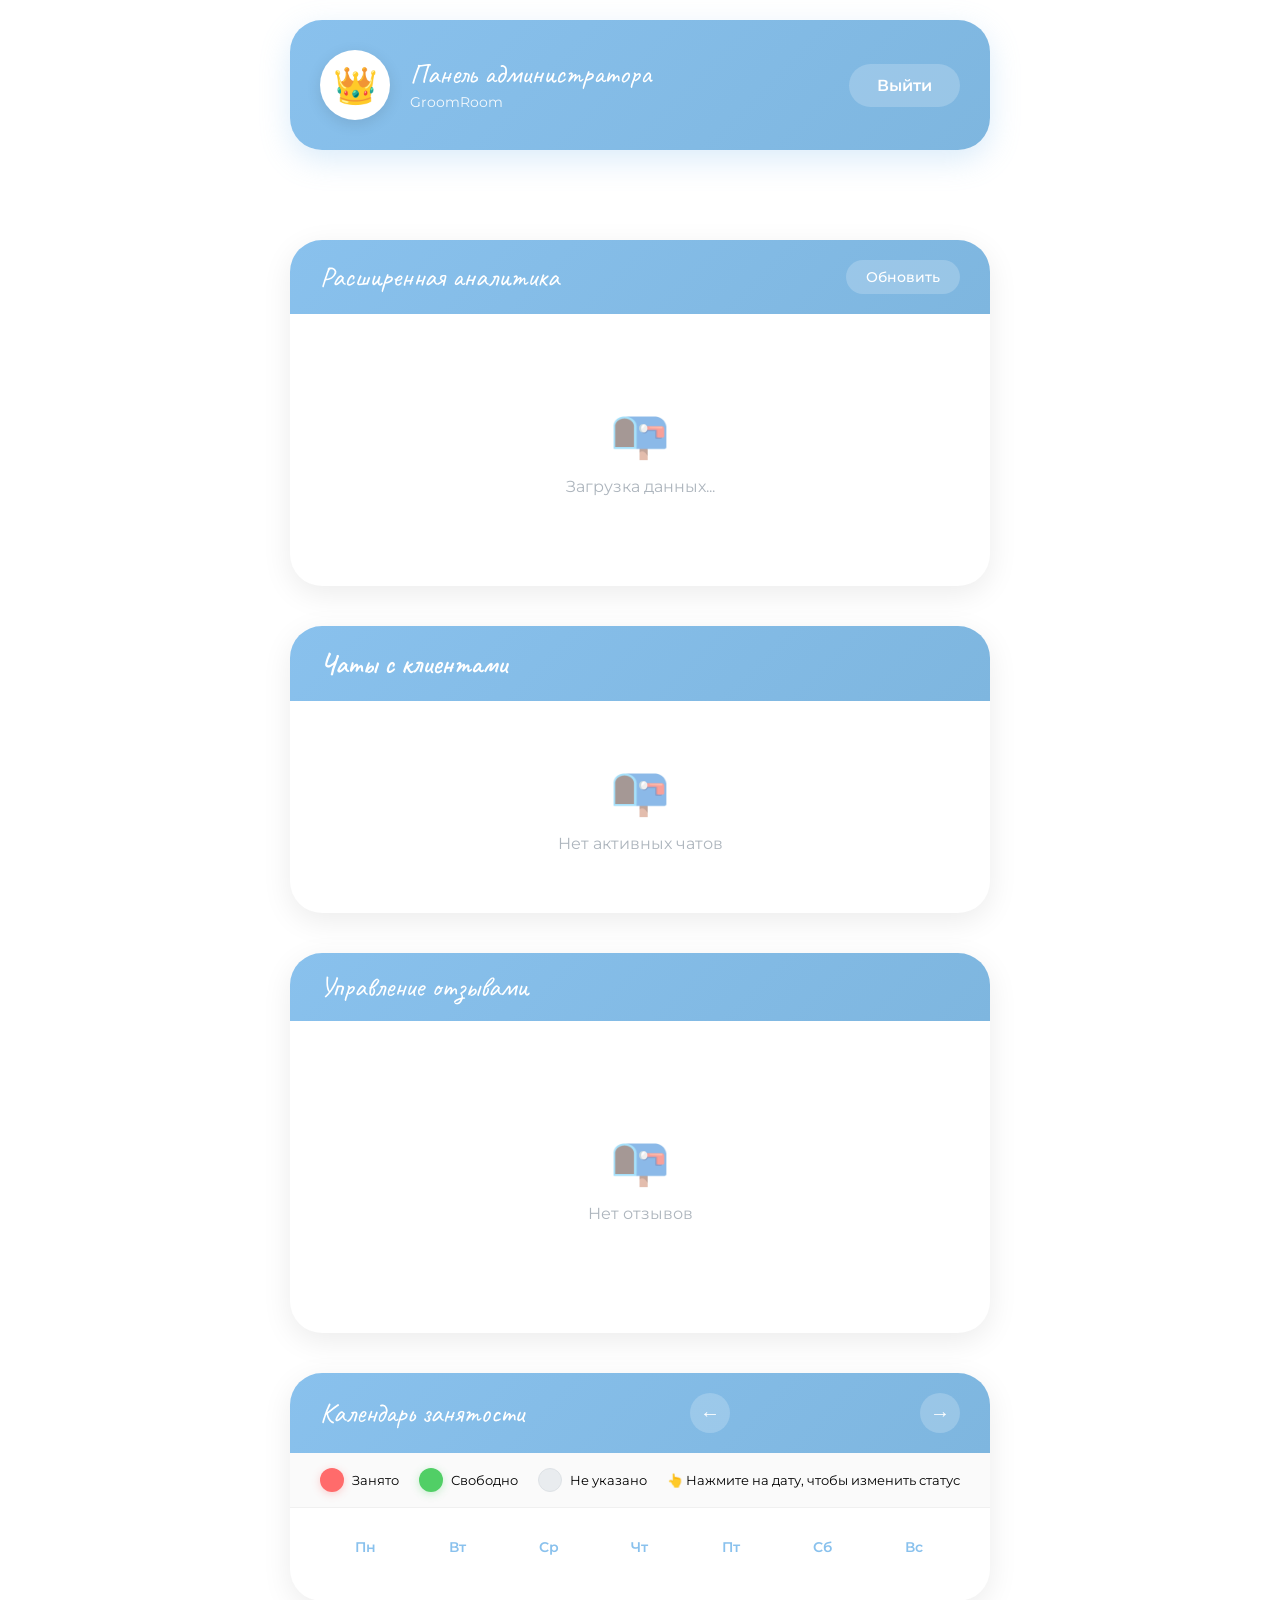
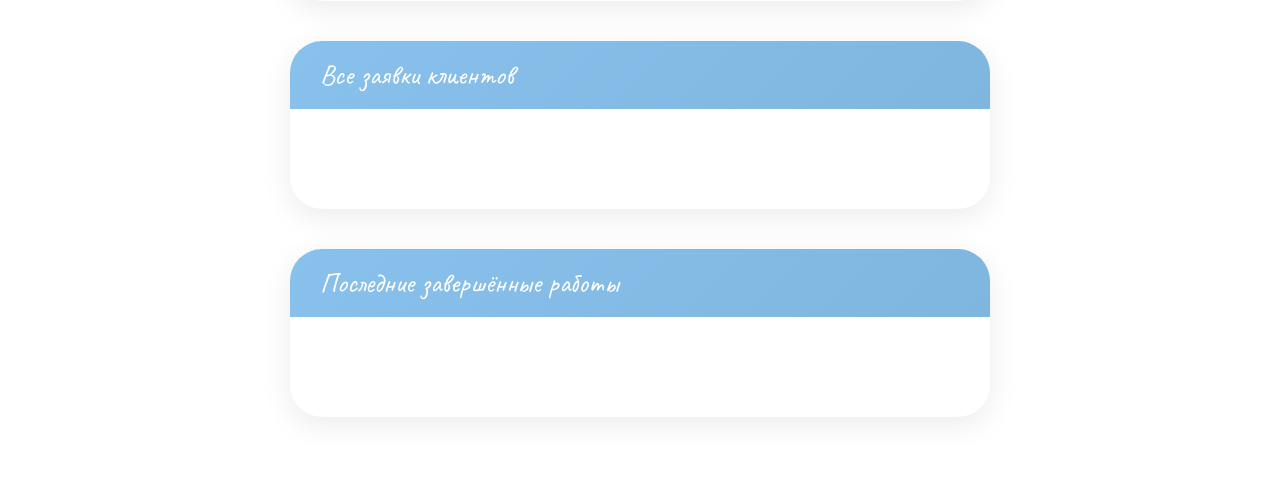
==== commit 4758165b: "Исправил адаптивность" ====
--- a/admin.html
+++ b/admin.html
@@ -1037,7 +1037,7 @@
                 localStorage.setItem(CALENDAR_KEY, JSON.stringify(statuses));
             }
 
-            function setDateStatus(status) {
+            window.setDateStatus = function(status) {
                 if (!selectedDateStr) return;
                 const statuses = getCalendarStatus();
                 if (status === null) {
@@ -1049,21 +1049,21 @@
                 closeDateModal();
                 renderCalendar();
                 showToast(status === 'red' ? '🔴 Дата отмечена как занятая' : (status === 'green' ? '🟢 Дата отмечена как свободная' : '❌ Статус даты сброшен'), 'success');
-            }
-
-            function openDateModal(dateStr) {
+            };
+
+            window.openDateModal = function(dateStr) {
                 selectedDateStr = dateStr;
                 const statuses = getCalendarStatus();
                 const currentStatus = statuses[dateStr];
                 const statusText = currentStatus === 'red' ? '🔴 Занято' : (currentStatus === 'green' ? '🟢 Свободно' : '⚪ Не указано');
                 document.getElementById('selectedDateInfo').innerHTML = `${formatDateForDisplay(dateStr)}<br><small style="font-size: 14px;">Текущий статус: ${statusText}</small>`;
                 openModal('dateStatusModal');
-            }
-
-            function closeDateModal() {
+            };
+
+            window.closeDateModal = function() {
                 closeModal('dateStatusModal');
                 selectedDateStr = null;
-            }
+            };
 
             function formatDateForDisplay(dateStr) {
                 const [year, month, day] = dateStr.split('-');
@@ -1122,7 +1122,7 @@
                 }
             }
 
-            function prevMonth() {
+            window.prevMonth = function() {
                 if (currentMonth === 0) {
                     currentMonth = 11;
                     currentYear--;
@@ -1130,9 +1130,9 @@
                     currentMonth--;
                 }
                 renderCalendar();
-            }
-
-            function nextMonth() {
+            };
+
+            window.nextMonth = function() {
                 if (currentMonth === 11) {
                     currentMonth = 0;
                     currentYear++;
@@ -1140,7 +1140,7 @@
                     currentMonth++;
                 }
                 renderCalendar();
-            }
+            };
 
             function loadStatistics() {
                 const applications = getAllApplications();
@@ -1172,7 +1172,6 @@
                     </div>
                 `;
             }
-
             function loadAllApplications() {
                 const applications = getAllApplications();
                 const container = document.getElementById('applications-list');
@@ -1190,6 +1189,10 @@
                                 <span>🆔 ID: ${app.id}</span>
                                 ${app.service ? `<span>✂️ ${escapeHtml(app.service)}</span>` : ''}
                                 ${app.appointmentDate ? `<span>📅 ${formatDateShort(app.appointmentDate)}</span>` : ''}
+                                ${(() => {
+                                    const contacts = getUserContacts(app.userId);
+                                    return `<span>📞 ${contacts.phone}</span><span>✉️ ${contacts.email}</span>`;
+                                })()}
                             </div>
                         </div>
                         <div class="app-status-badge ${getStatusClass(app.status)}">${app.status}</div>
@@ -1219,7 +1222,7 @@
                 return date.toLocaleDateString('ru-RU');
             }
 
-            async function handleStatusChange(appId) {
+            window.handleStatusChange = async function(appId) {
                 const statusSelect = document.getElementById(`status-${appId}`);
                 if (!statusSelect) return;
                 
@@ -1261,7 +1264,7 @@
                 } else {
                     showToast('❌ ' + result.error, 'error');
                 }
-            }
+            };
 
             function loadCompletedApplications() {
                 const apps = getLastCompletedApplications();
@@ -1289,42 +1292,58 @@
                 if (e.key === 'Escape') {
                     closeDateModal();
                     document.querySelectorAll('.modal.active').forEach(modal => {
-                        closeModal(modal.id);
+                        if (modal.id === 'dateStatusModal') {
+                            closeDateModal();
+                        } else {
+                            closeModal(modal.id);
+                        }
                     });
                 }
             });
+
+            document.addEventListener('click', function(e) {
+                if (e.target.classList && e.target.classList.contains('modal')) {
+                    if (e.target.id === 'dateStatusModal') {
+                        closeDateModal();
+                    } else {
+                        closeModal(e.target.id);
+                    }
+                }
+            });
+
             function loadAdminChats() {
                 const chats = JSON.parse(localStorage.getItem(CHAT_KEY) || '{}');
                 const container = document.getElementById('chatList');
                 if (!container) return;
-        
+
                 const chatList = Object.entries(chats)
                     .filter(([id, chat]) => chat.messages.length > 0)
                     .sort((a, b) => new Date(b[1].lastMessageAt) - new Date(a[1].lastMessageAt));
-        
+
                 if (chatList.length === 0) {
                     container.innerHTML = '<div class="empty-state" style="padding: 40px;">Нет активных чатов</div>';
                     return;
                 }
-        
+
                 container.innerHTML = chatList.map(([appId, chat]) => {
                     const unreadCount = chat.messages.filter(m => !m.isAdmin && !m.isRead).length;
                     const lastMessage = chat.messages[chat.messages.length - 1];
-            
+                    const clientName = chat.clientName || chat.petName || 'Клиент';
+                    
                     return `
-                        <div class="chat-list-item ${unreadCount > 0 ? 'unread' : ''}" onclick="openAdminChat('${appId}', '${chat.petName}')">
+                        <div class="chat-list-item ${unreadCount > 0 ? 'unread' : ''}" onclick="openAdminChat('${appId}', '${escapeHtml(chat.petName)}', '${escapeHtml(clientName)}')">
                             <div class="chat-item-info">
                                 <h5>🐾 ${escapeHtml(chat.petName)}</h5>
-                                <small>${lastMessage ? lastMessage.message.substring(0, 40) + '...' : 'Нет сообщений'}</small>
+                                <small>👤 ${escapeHtml(clientName)} • ${lastMessage ? lastMessage.message.substring(0, 40) + '...' : 'Нет сообщений'}</small>
                             </div>
                             ${unreadCount > 0 ? `<span class="chat-unread-badge">${unreadCount}</span>` : ''}
                         </div>
                     `;
                 }).join('');
-        
+
                 const totalUnread = Object.values(chats).reduce((sum, chat) => 
                     sum + chat.messages.filter(m => !m.isAdmin && !m.isRead).length, 0);
-        
+
                 const unreadSpan = document.getElementById('adminUnreadCount');
                 if (unreadSpan) {
                     unreadSpan.textContent = totalUnread;
@@ -1332,26 +1351,37 @@
                 }
             }
 
-            function openAdminChat(appId, petName) {
+            function getUserContacts(userId) {
+                const users = JSON.parse(localStorage.getItem('groomroom_users') || '[]');
+                const user = users.find(u => u.id === userId);
+                return user ? { phone: user.phone || 'не указан', email: user.email || 'не указан' } : { phone: 'не указан', email: 'не указан' };
+            }
+
+            window.openAdminChat = function(appId, petName, clientName) {
                 const existing = document.getElementById(`admin-chat-${appId}`);
                 if (existing) {
                     existing.remove();
                     return;
                 }
-        
+
                 document.querySelectorAll('.admin-chat-window').forEach(el => el.remove());
-        
-                const chatHtml = renderChatModal(appId, petName, 'admin', 'Администратор', true);
+
+                const chatInfo = getChatInfo ? getChatInfo(appId) : null;
+                const displayClientName = chatInfo?.clientName || clientName || 'Клиент';
+                
+                const clientId = chatInfo?.clientId || 'client';
+                
+                const chatHtml = renderChatModal(appId, petName, 'admin', displayClientName, true);
                 document.body.insertAdjacentHTML('beforeend', chatHtml);
-        
+
                 const chatContainer = document.getElementById(`chat-container-${appId}`);
                 chatContainer.classList.add('admin-chat-window');
                 chatContainer.style.bottom = '80px';
                 chatContainer.style.right = '20px';
-        
+
                 markMessagesAsRead(appId, 'admin');
                 loadAdminChats();
-            }
+            };
 
             setInterval(() => {
                 loadAdminChats();
@@ -1388,21 +1418,21 @@
                 `).join('');
             }
 
-            function openReviewResponse(reviewId) {
+            window.openReviewResponse = function(reviewId) {
                 const response = prompt('Введите ответ на отзыв:');
                 if (response && response.trim()) {
                     adminRespondToReview(reviewId, response);
                     loadAdminReviews();
                     showToast('Ответ опубликован', 'success');
                 }
-            }
-
-            function refreshAnalytics() {
+            };
+
+            window.refreshAnalytics = function() {
                 const container = document.getElementById('analyticsContainer');
                 if (container) {
                     container.innerHTML = renderFullAnalytics();
                 }
-            }
+            };
 
             setTimeout(() => {
                 refreshAnalytics();
@@ -1411,6 +1441,11 @@
             const adminUser = getCurrentUser();
             if (!adminUser || adminUser.role !== 'admin') {
                 window.location.href = 'index.html';
+            }
+
+            const adminNameElement = document.getElementById('adminName');
+            if (adminNameElement && adminUser && adminUser.fio) {
+                const firstName = adminUser.fio.split(' ')[1] || adminUser.fio.split(' ')[0];
             }
 
             renderCalendar();
--- a/css/main.css
+++ b/css/main.css
@@ -363,24 +363,12 @@
     box-shadow: 0 4px 20px rgba(0, 0, 0, 0.08);
     transition: all 0.3s;
     cursor: pointer;
+    border-radius: 16px;
 }
 
 .completed-card:hover {
     transform: translateY(-5px);
     box-shadow: 0 8px 30px rgba(0, 0, 0, 0.12);
-}
-
-.test-t-photo {
-    width: 100%;
-    height: 200px;
-    overflow: hidden;
-}
-
-.test-t-photo img {
-    width: 100%;
-    height: 100%;
-    object-fit: cover;
-    transition: transform 0.3s;
 }
 
 .completed-card:hover .test-t-photo img {
@@ -450,7 +438,6 @@
 .form-card {
     background: #f9f9f9;
     border-radius: 24px;
-    padding: 30px;
     margin: 30px 0;
 }
 
@@ -1215,10 +1202,6 @@
         gap: 12px;
     }
 
-    .completed-card {
-        border-radius: 16px;
-    }
-
     .test-t-photo {
         height: 130px;
     }
@@ -1883,8 +1866,22 @@
         gap: 8px !important;
     }
     
-    .test-t-photo {
-        height: 100px !important;
+   .test-t-photo {
+        width: 100%;
+        height: 200px;
+        overflow: hidden;
+        display: flex;
+        align-items: center;
+        justify-content: center;
+        background: #f5f5f5;
+    }
+
+    .test-t-photo img {
+        display: flex;
+        justify-content: center;
+        align-items: center;
+        height: 100%;
+        object-fit: cover;
     }
     
     .test-t-name {
@@ -2799,4 +2796,356 @@
         padding: 6px 12px !important;
         font-size: 12px !important;
     }
-}+}
+
+@keyframes pulse {
+    0% { transform: scale(1); background: linear-gradient(135deg, #fe99c5, #ff85b8); }
+    50% { transform: scale(1.1); background: linear-gradient(135deg, #ff85b8, #fe99c5); }
+    100% { transform: scale(1); background: linear-gradient(135deg, #fe99c5, #ff85b8); }
+}
+
+.completed-card {
+    background: white;
+    border-radius: 20px;
+    overflow: hidden;
+    box-shadow: 0 4px 20px rgba(0, 0, 0, 0.08);
+    transition: all 0.3s;
+    cursor: pointer;
+}
+
+.test-t-photo {
+    width: 100%;
+    aspect-ratio: 1 / 1;
+    overflow: hidden;
+    background: #f5f5f5;
+    display: flex;
+    align-items: center;
+    justify-content: center;
+}
+
+.test-t-photo img {
+    width: 100%;
+    height: 100%;
+    object-fit: cover;
+    display: block;
+    transition: transform 0.3s ease;
+}
+
+.completed-card:hover .test-t-photo img {
+    transform: scale(1.05);
+}
+
+.completed-grid {
+    display: grid;
+    grid-template-columns: repeat(auto-fit, minmax(250px, 1fr));
+    gap: 30px;
+    margin-top: 30px;
+}
+
+input[type="tel"] {
+    width: 100%;
+    padding: 12px 16px;
+    border: 2px solid #e0e0e0;
+    border-radius: 30px;
+    font-family: 'Montserrat', sans-serif;
+    font-size: 14px;
+    transition: all 0.3s;
+    letter-spacing: 0.5px;
+}
+
+input[type="tel"]:focus {
+    outline: none;
+    border-color: #89c1ed;
+}
+
+input[type="tel"]::placeholder {
+    color: #bbb;
+    font-size: 14px;
+    letter-spacing: normal;
+}
+/* Красивая галочка (checkbox) */
+.checkbox-group {
+    margin-bottom: 20px;
+}
+
+.checkbox-container {
+    display: flex;
+    align-items: center;
+    position: relative;
+    padding-left: 30px;
+    cursor: pointer;
+    font-size: 14px;
+    user-select: none;
+    min-height: 24px;
+}
+
+.checkbox-container input {
+    position: absolute;
+    opacity: 0;
+    cursor: pointer;
+    height: 0;
+    width: 0;
+}
+
+.checkmark {
+    position: absolute;
+    left: 0;
+    top: 50%;
+    transform: translateY(-50%);
+    height: 20px;
+    width: 20px;
+    background-color: #fff;
+    border: 2px solid #e0e0e0;
+    border-radius: 6px;
+    transition: all 0.2s ease;
+}
+
+.checkbox-container:hover input ~ .checkmark {
+    border-color: #89c1ed;
+}
+
+.checkbox-container input:checked ~ .checkmark {
+    background-color: #89c1ed;
+    border-color: #89c1ed;
+}
+
+.checkmark:after {
+    content: "";
+    position: absolute;
+    display: none;
+    left: 6px;
+    top: 2px;
+    width: 5px;
+    height: 10px;
+    border: solid white;
+    border-width: 0 2px 2px 0;
+    transform: rotate(45deg);
+}
+
+.checkbox-container input:checked ~ .checkmark:after {
+    display: block;
+}
+
+.checkbox-text {
+    color: #555;
+    font-size: 13px;
+    line-height: 1.4;
+    margin-left: 0;
+    padding-left: 0;
+}
+
+.checkbox-text a {
+    color: #89c1ed;
+    text-decoration: none;
+}
+
+.checkbox-text a:hover {
+    text-decoration: underline;
+}
+
+@media (max-width: 768px) {
+    .checkbox-text {
+        font-size: 12px;
+    }
+    
+    .checkmark {
+        height: 20px;
+        width: 20px;
+    }
+    
+    .checkbox-container .checkmark:after {
+        left: 6px;
+        top: 2px;
+        width: 5px;
+        height: 9px;
+    }
+}
+
+/* Улучшенные стили для отзывов */
+.reviews-section h3 {
+    text-align: center;
+    margin-bottom: 40px;
+}
+
+.review-card {
+    background: white;
+    border-radius: 24px;
+    padding: 24px;
+    box-shadow: 0 4px 20px rgba(0,0,0,0.08);
+    transition: all 0.3s;
+    border: 1px solid rgba(137, 193, 237, 0.15);
+}
+
+.review-card:hover {
+    transform: translateY(-5px);
+    box-shadow: 0 12px 30px rgba(0,0,0,0.12);
+    border-color: #89c1ed;
+}
+
+.review-header {
+    display: flex;
+    justify-content: space-between;
+    align-items: center;
+    margin-bottom: 15px;
+    flex-wrap: wrap;
+    gap: 10px;
+}
+
+.review-stars {
+    color: #ffc107;
+    font-size: 18px;
+    letter-spacing: 2px;
+}
+
+.review-date {
+    font-size: 12px;
+    color: #999;
+    background: #f5f5f5;
+    padding: 4px 12px;
+    border-radius: 20px;
+}
+
+.review-text {
+    font-size: 14px;
+    line-height: 1.6;
+    color: #333;
+    margin-bottom: 15px;
+    font-style: normal;
+    background: #fafafa;
+    padding: 15px;
+    border-radius: 16px;
+    quotes: "«" "»";
+}
+
+.review-text::before {
+    content: "«";
+    font-size: 18px;
+    color: #89c1ed;
+    margin-right: 3px;
+}
+
+.review-text::after {
+    content: "»";
+    font-size: 18px;
+    color: #89c1ed;
+    margin-left: 3px;
+}
+
+.review-footer {
+    display: flex;
+    justify-content: space-between;
+    align-items: center;
+    margin-top: 10px;
+}
+
+.like-btn {
+    background: none;
+    border: none;
+    cursor: pointer;
+    font-size: 14px;
+    color: #fe99c5;
+    padding: 5px 12px;
+    border-radius: 20px;
+    transition: all 0.3s;
+    display: flex;
+    align-items: center;
+    gap: 5px;
+}
+
+.like-btn:hover {
+    background: #fe99c510;
+    transform: scale(1.05);
+}
+
+.admin-response {
+    margin-top: 15px;
+    padding: 12px 15px;
+    background: linear-gradient(135deg, #e3f2fd, #f0f8ff);
+    border-radius: 16px;
+    font-size: 13px;
+    border-left: 4px solid #89c1ed;
+}
+
+.admin-response strong {
+    color: #89c1ed;
+    display: flex;
+    align-items: center;
+    gap: 5px;
+    margin-bottom: 6px;
+}
+
+.admin-response strong::before {
+    content: "👑";
+    font-size: 14px;
+}
+
+.admin-response p {
+    margin: 0;
+    color: #555;
+    font-style: italic;
+}
+
+.avg-rating {
+    display: inline-flex;
+    align-items: center;
+    gap: 15px;
+    background: linear-gradient(135deg, #89c1ed20, #fe99c520);
+    padding: 20px 40px;
+    border-radius: 60px;
+    margin-bottom: 30px;
+}
+
+.avg-rating-number {
+    font-size: 48px;
+    font-weight: 700;
+    color: #fe99c5;
+    font-family: 'Caveat', cursive;
+}
+
+.stars {
+    font-size: 24px;
+    letter-spacing: 4px;
+    color: #ffc107;
+}
+
+.review-count {
+    font-size: 14px;
+    color: #666;
+}
+
+/* Адаптация для мобильных */
+@media (max-width: 768px) {
+    .review-card {
+        padding: 16px;
+    }
+    
+    .review-text {
+        font-size: 13px;
+        padding: 12px;
+    }
+    
+    .review-stars {
+        font-size: 14px;
+    }
+    
+    .avg-rating {
+        padding: 12px 24px;
+        gap: 10px;
+        flex-wrap: wrap;
+        justify-content: center;
+    }
+    
+    .avg-rating-number {
+        font-size: 32px;
+    }
+    
+    .stars {
+        font-size: 18px;
+    }
+    
+    .admin-response {
+        padding: 10px 12px;
+        font-size: 12px;
+    }
+}
+
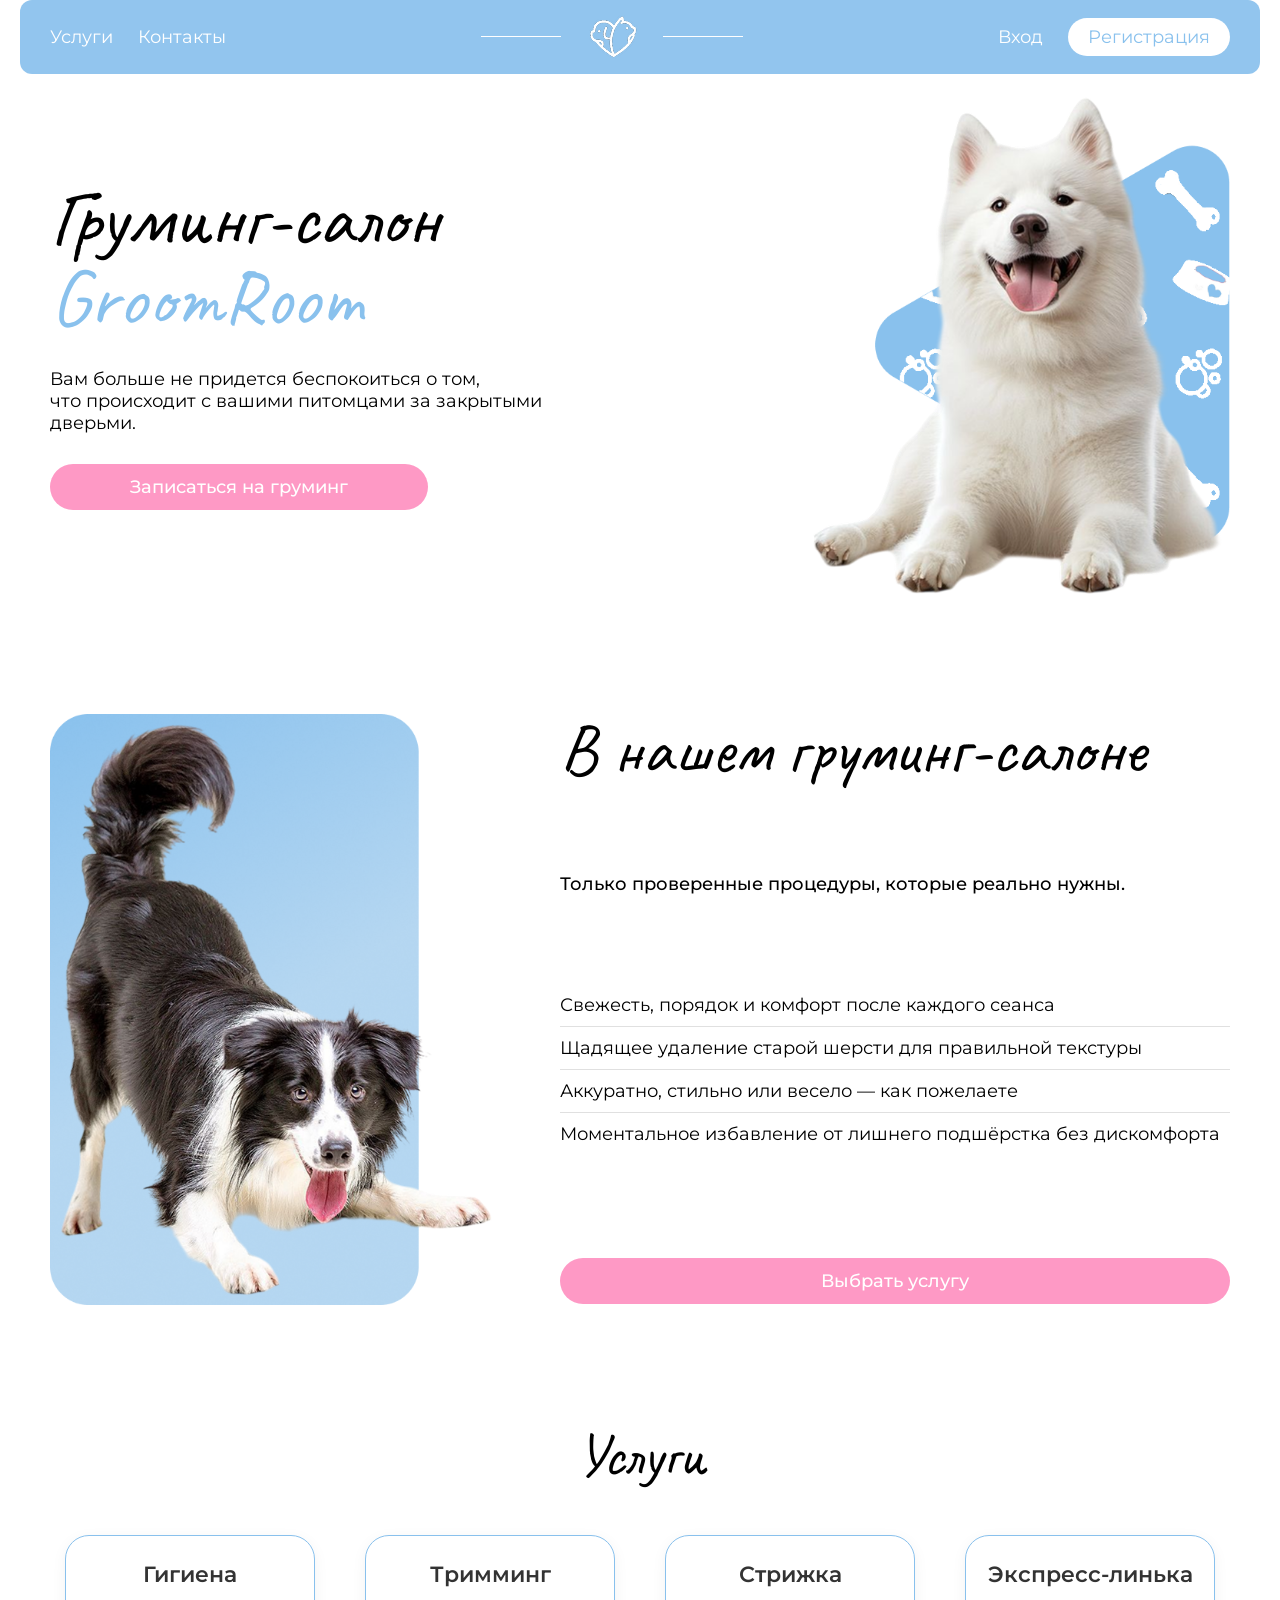
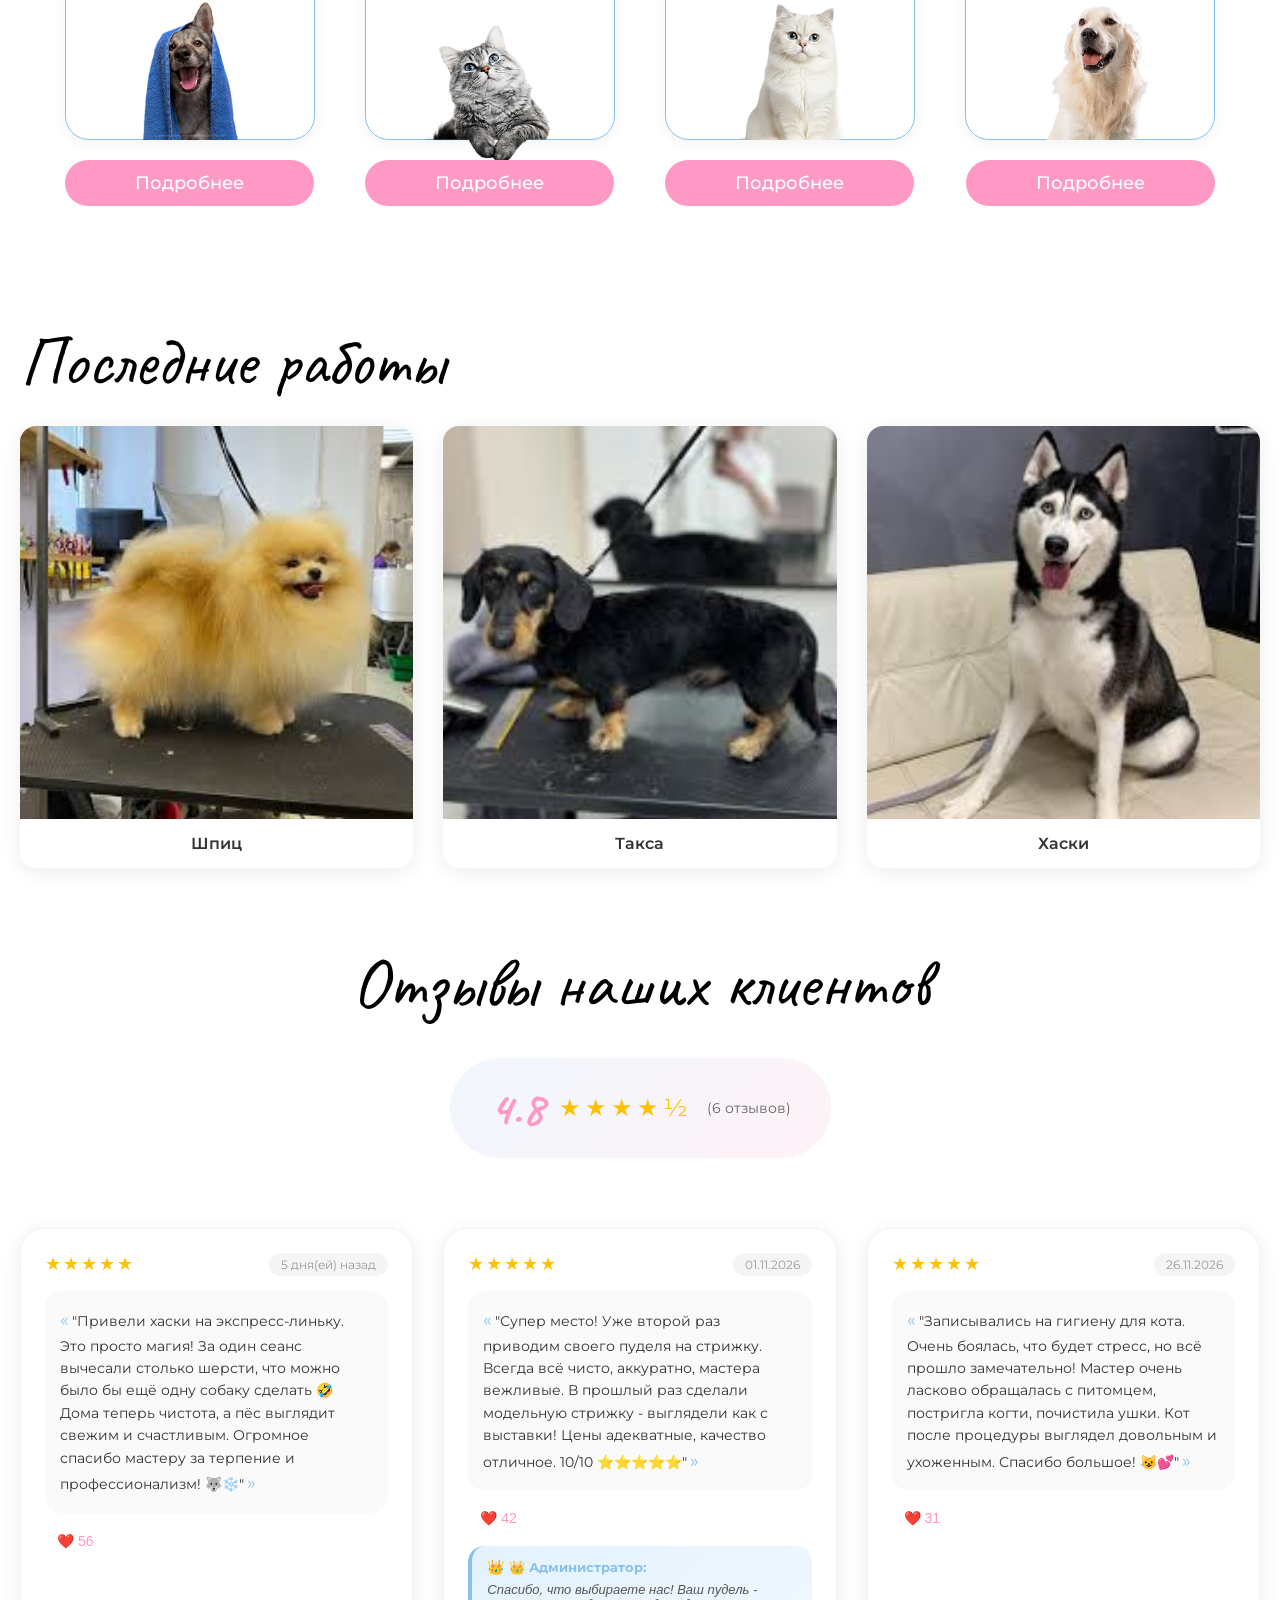
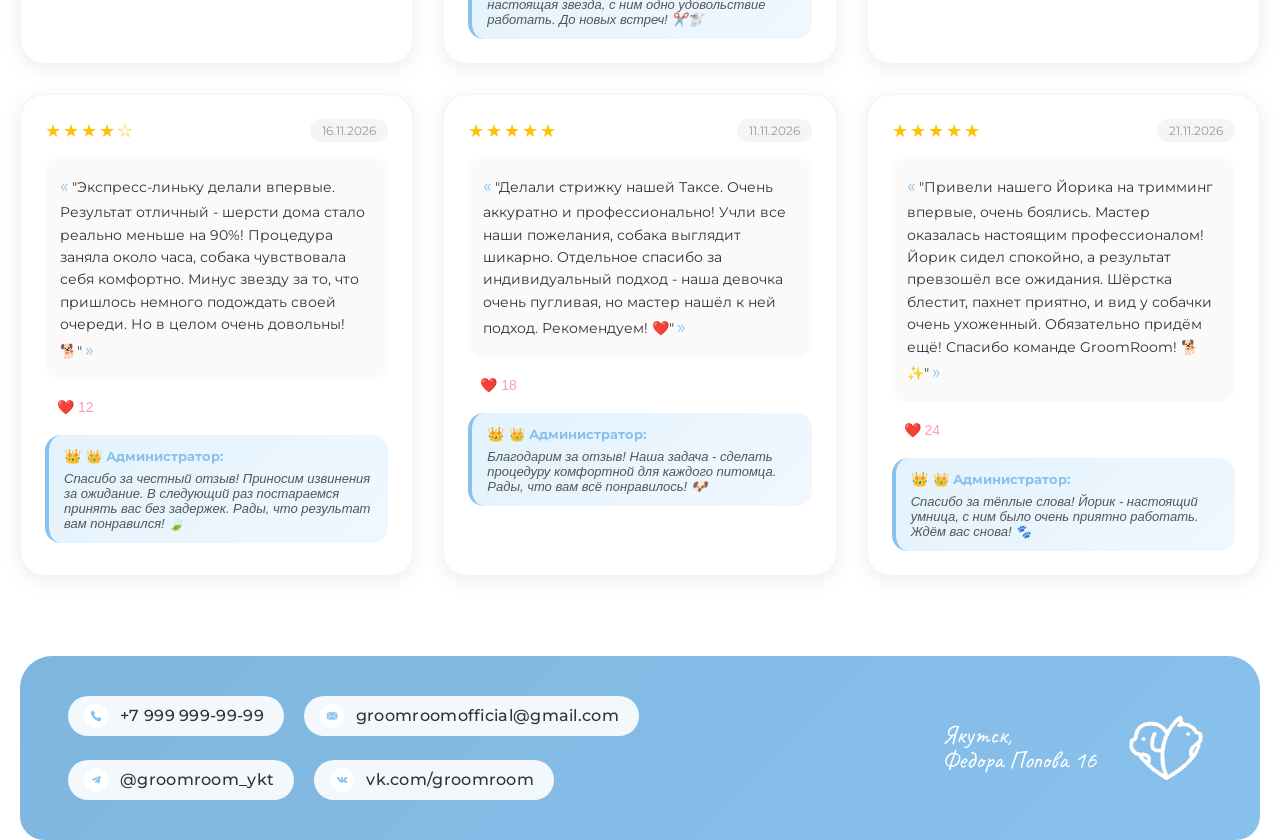
==== commit 529c06ee: "исправила отображение ном телефона" ====
--- a/admin.html
+++ b/admin.html
@@ -2,7 +2,7 @@
 <html lang="ru">
 <head>
     <meta charset="UTF-8">
-    <meta name="viewport" content="width=device-width, initial-scale=1.0">
+    <meta name="viewport" content="width=device-width, initial-scale=1.0, maximum-scale=1.0, user-scalable=yes">
     <title>GroomRoom - Администратор</title>
     <link rel="icon" type="image/png" href="logo/logo_groom1.png">
     <link href="https://fonts.googleapis.com/css2?family=Caveat:wght@400..700&family=Montserrat:wght@400;500;600;700&display=swap" rel="stylesheet">
@@ -887,6 +887,290 @@
     
         .top-clients-card ul li strong {
             font-size: 11px;
+        }
+    }
+    @media (max-width: 768px) {
+        .admin-container {
+            padding: 8px !important;
+        }
+        
+        .admin-profile-card {
+            flex-direction: column !important;
+            text-align: center !important;
+        }
+        
+        .stats-grid {
+            grid-template-columns: repeat(2, 1fr) !important;
+        }
+        
+        .analytics-stats-grid {
+            grid-template-columns: repeat(2, 1fr) !important;
+        }
+        
+        .calendar-header {
+            flex-direction: column !important;
+            text-align: center !important;
+        }
+        
+        .calendar-nav {
+            margin-top: 8px !important;
+        }
+        
+        .applications-list {
+            max-height: 400px !important;
+        }
+        
+        .application-item {
+            flex-direction: column !important;
+        }
+        
+        .app-actions {
+            flex-wrap: wrap !important;
+            justify-content: center !important;
+        }
+        
+        .status-select, .photo-label, .btn-change {
+            margin: 3px !important;
+        }
+    }
+    
+    @media (max-width: 480px) {
+        .stats-grid {
+            grid-template-columns: 1fr !important;
+        }
+        
+        .analytics-stats-grid {
+            grid-template-columns: 1fr !important;
+        }
+        
+        .admin-chat-panel .chat-panel-header {
+            flex-direction: column !important;
+        }
+    }
+    @media (max-width: 768px) {
+        .analytics-stats-grid {
+            display: grid !important;
+            grid-template-columns: repeat(2, 1fr) !important;
+            gap: 10px !important;
+        }
+        
+        .analytics-charts {
+            display: flex !important;
+            flex-direction: column !important;
+            gap: 15px !important;
+        }
+        
+        .chart-card {
+            width: 100% !important;
+            overflow-x: auto !important;
+            padding: 12px !important;
+        }
+        
+        .bar-chart, .line-chart {
+            display: flex !important;
+            flex-direction: row !important;
+            overflow-x: auto !important;
+            justify-content: flex-start !important;
+            gap: 8px !important;
+            padding-bottom: 10px !important;
+            -webkit-overflow-scrolling: touch;
+        }
+        
+        .bar-item, .line-point {
+            min-width: 50px !important;
+            width: 50px !important;
+        }
+        
+        .bar-container {
+            height: 120px !important;
+        }
+        
+        .bar {
+            width: 30px !important;
+        }
+        
+        .line-bar {
+            width: 30px !important;
+        }
+        
+        .pie-chart-container {
+            gap: 8px !important;
+        }
+        
+        .pie-segment-info {
+            padding: 6px 10px !important;
+            font-size: 12px !important;
+        }
+        
+        .pie-color {
+            width: 18px !important;
+            height: 18px !important;
+        }
+        
+        .pie-percent {
+            font-size: 11px !important;
+            padding: 2px 8px !important;
+        }
+        
+        .stats-grid {
+            display: grid !important;
+            grid-template-columns: repeat(2, 1fr) !important;
+            gap: 10px !important;
+        }
+        
+        .stat-card {
+            padding: 12px !important;
+        }
+        
+        .stat-icon {
+            font-size: 28px !important;
+        }
+        
+        .stat-number {
+            font-size: 28px !important;
+        }
+        
+        .stat-label {
+            font-size: 10px !important;
+        }
+        
+        .analytics-stat-card {
+            padding: 12px 8px !important;
+        }
+        
+        .analytics-icon {
+            font-size: 24px !important;
+            margin-bottom: 5px !important;
+        }
+        
+        .analytics-number {
+            font-size: 22px !important;
+        }
+        
+        .analytics-label {
+            font-size: 9px !important;
+        }
+        
+        .analytics-container {
+            padding: 15px !important;
+        }
+        
+        .chart-card h4 {
+            font-size: 14px !important;
+            margin-bottom: 10px !important;
+        }
+        
+        .applications-list {
+            padding: 12px !important;
+        }
+        
+        .application-item {
+            padding: 12px !important;
+        }
+        
+        .app-pet-name {
+            font-size: 14px !important;
+        }
+        
+        .app-details {
+            font-size: 10px !important;
+            gap: 8px !important;
+        }
+        
+        .app-actions {
+            gap: 6px !important;
+        }
+        
+        .status-select, .photo-label, .btn-change {
+            font-size: 11px !important;
+            padding: 5px 10px !important;
+        }
+    }
+
+    @media (max-width: 480px) {
+        .analytics-stats-grid {
+            grid-template-columns: 1fr !important;
+            gap: 8px !important;
+        }
+        
+        .stats-grid {
+            grid-template-columns: 1fr !important;
+            gap: 8px !important;
+        }
+        
+        .bar-item, .line-point {
+            min-width: 45px !important;
+            width: 45px !important;
+        }
+        
+        .bar-label, .line-label {
+            font-size: 9px !important;
+        }
+        
+        .bar-value {
+            font-size: 8px !important;
+        }
+        
+        .calendar-legend .legend-item:last-child {
+            display: none;
+        }
+        
+        .calendar-day {
+            min-height: 45px !important;
+        }
+        
+        .day-number {
+            font-size: 11px !important;
+        }
+        
+        .day-status {
+            width: 20px !important;
+            height: 20px !important;
+            font-size: 10px !important;
+        }
+        
+        .weekday {
+            font-size: 9px !important;
+            padding: 4px !important;
+        }
+    }
+
+    @media (max-width: 360px) {
+        .analytics-stat-card {
+            padding: 8px 5px !important;
+        }
+        
+        .analytics-icon {
+            font-size: 20px !important;
+        }
+        
+        .analytics-number {
+            font-size: 18px !important;
+        }
+        
+        .analytics-label {
+            font-size: 8px !important;
+        }
+        
+        .stat-card {
+            padding: 8px !important;
+        }
+        
+        .stat-number {
+            font-size: 22px !important;
+        }
+        
+        .bar-item, .line-point {
+            min-width: 38px !important;
+            width: 38px !important;
+        }
+        
+        .bar {
+            width: 25px !important;
+        }
+        
+        .line-bar {
+            width: 25px !important;
         }
     }
     </style>
@@ -1190,8 +1474,15 @@
                                 ${app.service ? `<span>✂️ ${escapeHtml(app.service)}</span>` : ''}
                                 ${app.appointmentDate ? `<span>📅 ${formatDateShort(app.appointmentDate)}</span>` : ''}
                                 ${(() => {
-                                    const contacts = getUserContacts(app.userId);
-                                    return `<span>📞 ${contacts.phone}</span><span>✉️ ${contacts.email}</span>`;
+                                    const users = JSON.parse(localStorage.getItem('groomroom_users') || '[]');
+                                    const user = users.find(u => u.id === app.userId);
+                                    let phone = 'не указан';
+                                    let email = 'не указан';
+                                    if (user) {
+                                        phone = user.phone || 'не указан';
+                                        email = user.email || 'не указан';
+                                    }
+                                    return `<span>📞 ${phone}</span><span>✉️ ${email}</span>`;
                                 })()}
                             </div>
                         </div>
@@ -1353,8 +1644,24 @@
 
             function getUserContacts(userId) {
                 const users = JSON.parse(localStorage.getItem('groomroom_users') || '[]');
-                const user = users.find(u => u.id === userId);
-                return user ? { phone: user.phone || 'не указан', email: user.email || 'не указан' } : { phone: 'не указан', email: 'не указан' };
+                let user = users.find(u => u.id === userId);
+                
+                if (!user) {
+                    const applications = getAllApplications();
+                    const app = applications.find(a => a.userId === userId);
+                    if (app && app.userPhone) {
+                        return { phone: app.userPhone || 'не указан', email: app.userEmail || 'не указан' };
+                    }
+                }
+                
+                if (!user) {
+                    return { phone: 'не указан', email: 'не указан' };
+                }
+                
+                return { 
+                    phone: user.phone || 'не указан', 
+                    email: user.email || 'не указан' 
+                };
             }
 
             window.openAdminChat = function(appId, petName, clientName) {
--- a/css/main.css
+++ b/css/main.css
@@ -1067,6 +1067,9 @@
         font-size: 14px;
         padding: 6px 16px;
     }
+}
+
+@media (max-width: 768px) {
     .btn-nav {
         font-size: 14px !important;
     }
@@ -1160,645 +1163,6 @@
     .title {
         font-size: 36px;
         margin-bottom: 30px;
-    }
-    
-    .grid {
-        flex-direction: column;
-        align-items: center;
-        gap: 25px;
-    }
-    
-    .сcard {
-        width: 100%;
-        max-width: 280px;
-    }
-    
-    .card {
-        width: 100%;
-        height: auto;
-        min-height: 170px;
-    }
-    
-    .card h4 {
-        font-size: 18px;
-    }
-    
-    .fotous img {
-        max-height: 90px;
-    }
-    
-    .сcard .btn {
-        width: 100%;
-        padding: 10px 20px;
-        font-size: 14px;
-    }
-
-    .completed-section {
-        margin: 40px 0;
-    }
-
-    .completed-grid {
-        grid-template-columns: repeat(2, 1fr);
-        gap: 12px;
-    }
-
-    .test-t-photo {
-        height: 130px;
-    }
-
-    .test-t-name {
-        font-size: 13px;
-        padding: 10px;
-    }
-
-    .reviews-section {
-        margin: 40px 0;
-    }
-
-    .avg-rating {
-        padding: 12px 20px !important;
-        gap: 8px;
-        flex-wrap: wrap;
-        justify-content: center;
-    }
-
-    .avg-rating-number {
-        font-size: 32px !important;
-    }
-
-    .stars {
-        font-size: 18px !important;
-    }
-
-    .reviews-grid {
-        grid-template-columns: 1fr;
-    }
-
-    .review-card {
-        padding: 16px;
-    }
-
-    .review-text {
-        font-size: 13px;
-    }
-
-    .review-photo {
-        width: 60px;
-        height: 60px;
-    }
-
-    .footer {
-        flex-direction: column;
-        text-align: center;
-        padding: 25px 20px;
-    }
-
-    .footer-left {
-        width: 100%;
-        gap: 15px;
-    }
-
-    .contact-group {
-        flex-direction: column;
-        gap: 10px;
-    }
-
-    .contact-item {
-        width: 100%;
-        justify-content: center;
-    }
-
-    .contact-text {
-        font-size: 14px;
-    }
-
-    .footer-right {
-        flex-direction: column;
-    }
-
-    .footer-right h3 {
-        font-size: 20px !important;
-        text-align: center;
-    }
-
-    .logo-footer {
-        max-height: 50px;
-    }
-
-    .modal-content {
-        width: 92% !important;
-        margin: 10px;
-        border-radius: 24px !important;
-    }
-
-    .modal-header {
-        padding: 16px 20px !important;
-    }
-
-    .modal-header h3 {
-        font-size: 22px !important;
-    }
-
-    .modal-body {
-        padding: 20px !important;
-    }
-
-    .form-group input,
-    .form-group input[type="text"],
-    .form-group input[type="password"],
-    .form-group input[type="email"] {
-        padding: 10px 14px !important;
-        font-size: 14px !important;
-    }
-
-    .stats-grid {
-        grid-template-columns: repeat(2, 1fr) !important;
-        gap: 12px;
-    }
-
-    .stat-card {
-        padding: 16px 12px !important;
-    }
-
-    .stat-icon {
-        font-size: 32px !important;
-    }
-
-    .stat-number {
-        font-size: 28px !important;
-    }
-
-    .stat-label {
-        font-size: 11px !important;
-    }
-
-    .calendar-header {
-        padding: 14px 16px !important;
-        flex-direction: column;
-        text-align: center;
-    }
-
-    .calendar-header h3,
-    .calendar-header h4 {
-        font-size: 22px !important;
-    }
-
-    .calendar-legend {
-        padding: 10px 16px !important;
-        gap: 12px;
-        justify-content: center;
-    }
-
-    .legend-item {
-        font-size: 11px;
-    }
-
-    .legend-color {
-        width: 18px;
-        height: 18px;
-    }
-
-    .calendar-grid {
-        padding: 16px !important;
-    }
-
-    .weekday {
-        font-size: 11px !important;
-        padding: 6px !important;
-    }
-
-    .calendar-days {
-        gap: 4px;
-    }
-
-    .calendar-day {
-        min-height: 50px;
-    }
-
-    .day-number {
-        font-size: 13px;
-    }
-
-    .day-status {
-        width: 22px;
-        height: 22px;
-        font-size: 11px;
-    }
-
-    .analytics-stats-grid {
-        grid-template-columns: repeat(2, 1fr) !important;
-        gap: 10px;
-    }
-
-    .analytics-stat-card {
-        padding: 14px 10px !important;
-    }
-
-    .analytics-icon {
-        font-size: 28px !important;
-    }
-
-    .analytics-number {
-        font-size: 24px !important;
-    }
-
-    .analytics-label {
-        font-size: 10px !important;
-    }
-
-    .analytics-charts {
-        grid-template-columns: 1fr !important;
-        gap: 16px;
-    }
-
-    .chart-card {
-        padding: 16px;
-    }
-
-    .chart-card h4 {
-        font-size: 16px;
-    }
-
-    .bar-chart, .line-chart {
-        height: 160px;
-        overflow-x: auto;
-        justify-content: flex-start;
-        gap: 8px;
-        padding: 5px 0;
-    }
-
-    .bar-item, .line-point {
-        width: 45px;
-    }
-
-    .bar {
-        width: 28px !important;
-    }
-
-    .line-bar {
-        width: 28px !important;
-    }
-
-    .bar-label, .line-label {
-        font-size: 10px;
-    }
-
-    .chat-list-item {
-        padding: 12px 16px !important;
-    }
-
-    .chat-item-info h5 {
-        font-size: 14px;
-    }
-
-    .chat-item-info small {
-        font-size: 11px;
-    }
-
-    .chat-unread-badge {
-        font-size: 10px;
-        padding: 3px 8px;
-    }
-
-    .applications-list {
-        padding: 16px !important;
-    }
-
-    .application-item, .application-card {
-        flex-direction: column;
-        text-align: center;
-    }
-
-    .app-pet-name {
-        font-size: 16px !important;
-        justify-content: center;
-    }
-
-    .app-details {
-        justify-content: center;
-        font-size: 11px;
-    }
-
-    .app-actions {
-        justify-content: center;
-    }
-
-    .app-pet-photo-mini {
-        width: 35px;
-        height: 35px;
-    }
-
-    .form-body {
-        padding: 20px !important;
-    }
-
-    .form-row {
-        flex-direction: column;
-    }
-
-    .form-group {
-        min-width: 100%;
-    }
-
-    select, input[type="text"], input[type="date"], textarea {
-        padding: 10px 14px !important;
-        font-size: 14px;
-    }
-
-    .btn-submit {
-        padding: 12px 20px;
-        font-size: 15px;
-    }
-
-    .filter-btn {
-        padding: 6px 14px;
-        font-size: 12px;
-    }
-
-    .profile-body {
-        padding: 20px !important;
-    }
-
-    .profile-info {
-        flex-direction: column !important;
-        text-align: center;
-        gap: 15px;
-    }
-
-    .pet-avatar {
-        width: 80px;
-        height: 80px;
-        margin: 0 auto;
-    }
-
-    .user-name {
-        font-size: 20px;
-    }
-
-    .contact-info {
-        justify-content: center;
-    }
-
-    .contact-item-small {
-        padding: 5px 12px;
-        font-size: 12px;
-    }
-
-    .chat-container {
-        width: calc(100% - 30px);
-        left: 15px;
-        right: 15px;
-    }
-
-    .chat-messages {
-        height: 280px;
-    }
-
-    .chat-button {
-        width: 48px;
-        height: 48px;
-        font-size: 20px;
-        bottom: 12px;
-        right: 12px;
-    }
-
-    .admin-profile-card {
-        flex-direction: column;
-        text-align: center;
-        padding: 20px;
-    }
-
-    .admin-info {
-        flex-direction: column;
-    }
-
-    .admin-avatar {
-        width: 55px;
-        height: 55px;
-        font-size: 28px;
-    }
-
-    .admin-text h2 {
-        font-size: 22px;
-    }
-
-    .logout-admin-btn {
-        width: 100%;
-        padding: 10px;
-    }
-
-    .status-badge {
-        padding: 4px 12px;
-        font-size: 11px;
-    }
-
-    .btn-change {
-        padding: 6px 16px;
-        font-size: 12px;
-    }
-
-    .status-select {
-        padding: 6px 12px;
-        font-size: 12px;
-    }
-
-    .photo-label {
-        padding: 6px 12px;
-        font-size: 11px;
-    }
-
-    .result-photo {
-        width: 40px;
-        height: 40px;
-    }
-
-    .empty-state {
-        padding: 30px 20px !important;
-        font-size: 14px;
-    }
-
-    .empty-state::before {
-        font-size: 36px;
-    }
-
-    .stars-input {
-        justify-content: center;
-    }
-    
-    .star {
-        font-size: 24px;
-    }
-}
-
-@media (max-width: 480px) {
-    .stats-grid {
-        grid-template-columns: repeat(2, 1fr);
-        gap: 12px;
-    }
-
-    .analytics-stats-grid {
-        grid-template-columns: repeat(2, 1fr);
-    }
-
-    .admin-profile-card {
-        flex-direction: column;
-        text-align: center;
-    }
-    
-    .admin-info {
-        flex-direction: column;
-    }
-
-    .completed-grid {
-        grid-template-columns: 1fr !important;
-    }
-
-    h1, h2 {
-        font-size: 34px !important;
-    }
-
-    h3 {
-        font-size: 30px !important;
-    }
-
-    .title {
-        font-size: 32px !important;
-    }
-
-    .calendar-header h3 {
-        font-size: 20px !important;
-    }
-
-    .nav-left, .nav-right {
-        gap: 10px;
-    }
-
-    .btn-nav {
-        font-size: 12px !important;
-    }
-
-    .btn-reg {
-        padding: 5px 12px !important;
-        font-size: 12px !important;
-    }
-
-    .weekday {
-        font-size: 10px !important;
-    }
-
-    .calendar-day {
-        min-height: 48px !important;
-    }
-
-    .day-number {
-        font-size: 12px !important;
-    }
-}
-
-@media (max-width: 896px) and (orientation: landscape) {
-    .hero {
-        flex-direction: row;
-    }
-
-    .glavfoto img {
-        max-height: 180px;
-    }
-
-    .chat-container {
-        width: 320px !important;
-        left: auto;
-        right: 15px;
-    }
-
-    .modal-content {
-        max-height: 85vh;
-    }
-}
-
-@media (max-width: 380px) {
-    .container, .admin-container, .profile-container {
-        padding: 8px !important;
-    }
-    
-    .header {
-        padding: 10px 12px !important;
-        gap: 8px;
-    }
-    
-    .logo img {
-        max-height: 35px !important;
-    }
-    
-    .btn-nav {
-        font-size: 11px !important;
-    }
-    
-    .btn-reg {
-        padding: 4px 10px !important;
-        font-size: 11px !important;
-    }
-    
-    .nav-left, .nav-right {
-        gap: 8px;
-    }
-    
-    h1, h2 {
-        font-size: 28px !important;
-    }
-    
-    h3, .title {
-        font-size: 28px !important;
-    }
-    
-    h4 {
-        font-size: 18px !important;
-    }
-    
-    h5 {
-        font-size: 13px !important;
-    }
-    
-    .hero {
-        display: flex !important;
-        flex-direction: column !important;
-        padding: 10px 0 !important;
-        margin-bottom: 20px !important;
-        gap: 15px;
-    }
-
-    .hero-content {
-        order: 1 !important;
-        text-align: center;
-        width: 100%;
-    }
-
-    .glavfoto {
-        order: 0 !important;
-        margin-bottom: 20px;
-        display: flex;
-        justify-content: center;
-        width: 100%;
-    }
-    
-    .glavfoto img {
-        max-width: 90%;
-        max-height: 180px;
-    }
-    
-    .btn {
-        padding: 8px 20px !important;
-        font-size: 14px !important;
-        width: 100%;
-        box-sizing: border-box;
-    }
-    
-    .service {
-        padding: 15px 0 !important;
-        gap: 15px;
-    }
-    
-    .uslugi {
-        padding: 20px 0 !important;
     }
     
     .grid {
@@ -1812,7 +1176,7 @@
 
     .сcard {
         width: calc(50% - 15px) !important;
-        max-width: 124px !important;
+        max-width: 160px !important;
         margin: 0 !important;
         box-sizing: border-box;
     }
@@ -1820,8 +1184,8 @@
     .card {
         width: 100% !important;
         height: auto !important;
-        min-height: 150px !important;
-        padding: 15px 8px 0px 8px !important;
+        min-height: 170px !important;
+        padding: 18px 12px 12px 12px !important;
         margin-bottom: 12px !important;
         display: flex;
         flex-direction: column;
@@ -1846,29 +1210,45 @@
     }
     
     .fotous img {
-        max-height: 70px !important;
+        max-height: 85px !important;
         width: auto;
         object-fit: contain;
     }
     
     .сcard .btn {
         width: 100% !important;
-        padding: 8px 12px !important;
+        padding: 8px 15px !important;
         font-size: 12px !important;
         text-align: center;
         box-sizing: border-box;
-        white-space: nowrap;
-        overflow: hidden;
-        text-overflow: ellipsis;
-    }
-    
+    }
+
+    .completed-section {
+        margin: 40px 0;
+        overflow-x: auto;
+        -webkit-overflow-scrolling: touch;
+    }
+
     .completed-grid {
-        gap: 8px !important;
-    }
-    
-   .test-t-photo {
+        display: flex !important;
+        flex-direction: row !important;
+        flex-wrap: nowrap !important;
+        overflow-x: auto !important;
+        gap: 15px !important;
+        padding: 10px 5px 20px 5px !important;
+        margin-top: 20px !important;
+        scroll-snap-type: x mandatory;
+    }
+
+    .completed-card {
+        flex: 0 0 auto !important;
+        width: 200px !important;
+        scroll-snap-align: start;
+    }
+
+    .test-t-photo {
+        height: 180px;
         width: 100%;
-        height: 200px;
         overflow: hidden;
         display: flex;
         align-items: center;
@@ -1877,26 +1257,593 @@
     }
 
     .test-t-photo img {
+        width: 100%;
+        height: 100%;
+        object-fit: cover;
+    }
+
+    .test-t-name {
+        font-size: 14px !important;
+        padding: 12px !important;
+    }
+
+    .reviews-section {
+        margin: 40px 0;
+    }
+
+    .avg-rating {
+        padding: 12px 24px !important;
+        gap: 10px;
+        flex-wrap: wrap;
+        justify-content: center;
+    }
+
+    .avg-rating-number {
+        font-size: 32px !important;
+    }
+
+    .stars {
+        font-size: 18px !important;
+    }
+
+    .reviews-grid {
+        grid-template-columns: 1fr;
+    }
+
+    .review-card {
+        padding: 16px;
+    }
+
+    .review-text {
+        font-size: 13px;
+    }
+
+    .review-photo {
+        width: 60px;
+        height: 60px;
+    }
+
+    .footer {
+        flex-direction: column;
+        text-align: center;
+        padding: 25px 20px;
+    }
+
+    .footer-left {
+        width: 100%;
+        gap: 15px;
+    }
+
+    .footer,
+    .footer *,
+    .footer::before,
+    .footer::after {
+        border-bottom: none !important;
+        border-bottom-color: transparent !important;
+        text-decoration: none !important;
+    }
+    
+    .footer .contact-text,
+    .footer .contact-item,
+    .footer a,
+    .footer span {
+        text-decoration: none !important;
+        border-bottom: none !important;
+    }
+
+    .contact-group {
+        flex-direction: column;
+        gap: 10px;
+    }
+
+    .contact-item {
+        width: 100%;
+        justify-content: center;
+    }
+
+    .contact-text {
+        font-size: 14px;
+    }
+
+    .footer-right {
+        flex-direction: column;
+    }
+
+    .footer-right h3 {
+        font-size: 20px !important;
+        text-align: center;
+    }
+
+    .logo-footer {
+        max-height: 50px;
+    }
+
+    .modal-content {
+        width: 92% !important;
+        margin: 10px;
+        border-radius: 24px !important;
+    }
+
+    .modal-header {
+        padding: 16px 20px !important;
+    }
+
+    .modal-header h3 {
+        font-size: 22px !important;
+    }
+
+    .modal-body {
+        padding: 20px !important;
+    }
+
+    .stats-grid {
+        grid-template-columns: repeat(2, 1fr) !important;
+        gap: 12px;
+    }
+
+    .stat-card {
+        padding: 16px 12px !important;
+    }
+
+    .stat-icon {
+        font-size: 32px !important;
+    }
+
+    .stat-number {
+        font-size: 28px !important;
+    }
+
+    .stat-label {
+        font-size: 11px !important;
+    }
+
+    .calendar-header {
+        padding: 14px 16px !important;
+        flex-direction: column;
+        text-align: center;
+    }
+
+    .calendar-header h3,
+    .calendar-header h4 {
+        font-size: 22px !important;
+    }
+
+    .calendar-legend {
+        padding: 10px 16px !important;
+        gap: 12px;
+        justify-content: center;
+    }
+
+    .legend-item {
+        font-size: 11px;
+    }
+
+    .legend-color {
+        width: 18px;
+        height: 18px;
+    }
+
+    .calendar-grid {
+        padding: 16px !important;
+    }
+
+    .weekday {
+        font-size: 11px !important;
+        padding: 6px !important;
+    }
+
+    .calendar-days {
+        gap: 4px;
+    }
+
+    .calendar-day {
+        min-height: 50px;
+    }
+
+    .day-number {
+        font-size: 13px;
+    }
+
+    .day-status {
+        width: 22px;
+        height: 22px;
+        font-size: 11px;
+    }
+
+    .analytics-stats-grid {
+        grid-template-columns: repeat(2, 1fr) !important;
+        gap: 10px;
+    }
+
+    .analytics-stat-card {
+        padding: 14px 10px !important;
+    }
+
+    .analytics-icon {
+        font-size: 28px !important;
+    }
+
+    .analytics-number {
+        font-size: 24px !important;
+    }
+
+    .analytics-label {
+        font-size: 10px !important;
+    }
+
+    .analytics-charts {
+        grid-template-columns: 1fr !important;
+        gap: 16px;
+    }
+
+    .chart-card {
+        padding: 16px;
+    }
+
+    .chart-card h4 {
+        font-size: 16px;
+    }
+
+    .bar-chart, .line-chart {
+        height: 160px;
+        overflow-x: auto;
+        justify-content: flex-start;
+        gap: 8px;
+        padding: 5px 0;
+    }
+
+    .bar-item, .line-point {
+        width: 45px;
+    }
+
+    .bar {
+        width: 28px !important;
+    }
+
+    .line-bar {
+        width: 28px !important;
+    }
+
+    .bar-label, .line-label {
+        font-size: 10px;
+    }
+
+    .chat-list-item {
+        padding: 12px 16px !important;
+    }
+
+    .chat-item-info h5 {
+        font-size: 14px;
+    }
+
+    .chat-item-info small {
+        font-size: 11px;
+    }
+
+    .chat-unread-badge {
+        font-size: 10px;
+        padding: 3px 8px;
+    }
+
+    .applications-list {
+        padding: 16px !important;
+    }
+
+    .application-item, .application-card {
+        flex-direction: column;
+        text-align: center;
+    }
+
+    .app-pet-name {
+        font-size: 16px !important;
+        justify-content: center;
+    }
+
+    .app-details {
+        justify-content: center;
+        font-size: 11px;
+    }
+
+    .app-actions {
+        justify-content: center;
+    }
+
+    .app-pet-photo-mini {
+        width: 35px;
+        height: 35px;
+    }
+
+    .form-body {
+        padding: 20px !important;
+    }
+
+    .form-row {
+        flex-direction: column;
+    }
+
+    .form-group {
+        min-width: 100%;
+    }
+
+    select, input[type="text"], input[type="date"], textarea {
+        padding: 10px 14px !important;
+        font-size: 14px;
+    }
+
+    .btn-submit {
+        padding: 12px 20px;
+        font-size: 15px;
+    }
+
+    .filter-btn {
+        padding: 6px 14px;
+        font-size: 12px;
+    }
+
+    .profile-body {
+        padding: 20px !important;
+    }
+
+    .profile-info {
+        flex-direction: column !important;
+        text-align: center;
+        gap: 15px;
+    }
+
+    .pet-avatar {
+        width: 80px;
+        height: 80px;
+        margin: 0 auto;
+    }
+
+    .user-name {
+        font-size: 20px;
+    }
+
+    .contact-info {
+        justify-content: center;
+    }
+
+    .contact-item-small {
+        padding: 5px 12px;
+        font-size: 12px;
+    }
+
+    .chat-container {
+        width: calc(100% - 30px);
+        left: 15px;
+        right: 15px;
+    }
+
+    .chat-messages {
+        height: 280px;
+    }
+
+    .chat-button {
+        width: 48px;
+        height: 48px;
+        font-size: 20px;
+        bottom: 12px;
+        right: 12px;
+    }
+
+    .admin-profile-card {
+        flex-direction: column;
+        text-align: center;
+        padding: 20px;
+    }
+
+    .admin-info {
+        flex-direction: column;
+    }
+
+    .admin-avatar {
+        width: 55px;
+        height: 55px;
+        font-size: 28px;
+    }
+
+    .admin-text h2 {
+        font-size: 22px;
+    }
+
+    .logout-admin-btn {
+        width: 100%;
+        padding: 10px;
+    }
+
+    .status-badge {
+        padding: 4px 12px;
+        font-size: 11px;
+    }
+
+    .btn-change {
+        padding: 6px 16px;
+        font-size: 12px;
+    }
+
+    .status-select {
+        padding: 6px 12px;
+        font-size: 12px;
+    }
+
+    .photo-label {
+        padding: 6px 12px;
+        font-size: 11px;
+    }
+
+    .result-photo {
+        width: 40px;
+        height: 40px;
+    }
+
+    .empty-state {
+        padding: 30px 20px !important;
+        font-size: 14px;
+    }
+
+    .empty-state::before {
+        font-size: 36px;
+    }
+
+    .stars-input {
+        justify-content: center;
+    }
+    
+    .star {
+        font-size: 24px;
+    }
+
+    .checkbox-text {
+        font-size: 12px;
+    }
+    
+    .checkmark {
+        height: 20px;
+        width: 20px;
+    }
+    
+    .checkbox-container .checkmark:after {
+        left: 6px;
+        top: 2px;
+        width: 5px;
+        height: 9px;
+    }
+}
+
+@media (max-width: 480px) {
+    .container, .admin-container, .profile-container {
+        padding: 8px !important;
+    }
+    
+    .header {
+        padding: 10px 12px !important;
+        gap: 8px;
+    }
+    
+    .logo img {
+        max-height: 35px !important;
+    }
+    
+    .btn-nav {
+        font-size: 12px !important;
+    }
+    
+    .btn-reg {
+        padding: 5px 12px !important;
+        font-size: 12px !important;
+    }
+    
+    .nav-left, .nav-right {
+        gap: 8px;
+    }
+    
+    h1, h2 {
+        font-size: 32px !important;
+    }
+    
+    h3, .title {
+        font-size: 30px !important;
+    }
+    
+    h4 {
+        font-size: 18px !important;
+    }
+    
+    h5 {
+        font-size: 14px !important;
+    }
+    
+    .hero {
+        display: flex !important;
+        flex-direction: column !important;
+        padding: 10px 0 !important;
+        margin-bottom: 20px !important;
+        gap: 15px;
+    }
+
+    .hero-content {
+        order: 1 !important;
+        text-align: center;
+        width: 100%;
+    }
+
+    .glavfoto {
+        order: 0 !important;
+        margin-bottom: 20px;
         display: flex;
         justify-content: center;
-        align-items: center;
-        height: 100%;
-        object-fit: cover;
-    }
-    
+        width: 100%;
+    }
+    
+    .glavfoto img {
+        max-width: 90%;
+        max-height: 180px;
+    }
+    
+    .btn {
+        padding: 10px 25px !important;
+        font-size: 14px !important;
+        width: 100%;
+        box-sizing: border-box;
+    }
+    
+    .service {
+        padding: 15px 0 !important;
+        gap: 15px;
+    }
+    
+    .uslugi {
+        padding: 20px 0 !important;
+    }
+    
+    .grid {
+        gap: 12px !important;
+    }
+
+    .сcard {
+        width: calc(50% - 12px) !important;
+        max-width: 145px !important;
+    }
+    
+    .card {
+        min-height: 150px !important;
+        padding: 12px 8px 8px 8px !important;
+    }
+    
+    .card h4 {
+        font-size: 14px !important;
+    }
+    
+    .fotous img {
+        max-height: 70px !important;
+    }
+    
+    .сcard .btn {
+        padding: 6px 10px !important;
+        font-size: 11px !important;
+    }
+    
+    .completed-card {
+        width: 160px !important;
+    }
+
+    .test-t-photo {
+        height: 140px;
+    }
+
     .test-t-name {
-        font-size: 11px !important;
+        font-size: 12px !important;
         padding: 8px !important;
     }
     
     .avg-rating {
         padding: 10px 15px !important;
-        gap: 5px;
-        flex-wrap: wrap;
+        gap: 8px;
     }
     
     .avg-rating-number {
-        font-size: 24px !important;
+        font-size: 26px !important;
     }
     
     .stars {
@@ -1939,862 +1886,43 @@
     }
     
     .footer-right h3 {
-        font-size: 16px !important;
+        font-size: 18px !important;
     }
     
     .logo-footer {
         max-height: 40px !important;
     }
     
-    .application-card, .application-item {
-        padding: 12px !important;
-    }
-    
-    .app-pet-name {
-        font-size: 14px !important;
-    }
-    
-    .app-pet-photo-mini {
-        width: 30px !important;
-        height: 30px !important;
-    }
-    
-    .app-service, .app-date, .app-message {
-        font-size: 10px !important;
-    }
-    
-    .status-badge {
-        padding: 3px 10px !important;
-        font-size: 10px !important;
-    }
-    
-    .action-btn {
-        font-size: 16px !important;
-        padding: 5px !important;
-    }
-    
-    .form-body {
-        padding: 15px !important;
-    }
-    
-    .form-group label {
+    .calendar-day {
+        min-height: 48px !important;
+    }
+    
+    .day-number {
         font-size: 12px !important;
     }
     
-    select, input[type="text"], input[type="date"], textarea {
-        padding: 8px 12px !important;
-        font-size: 12px !important;
-    }
-    
-    .btn-submit {
-        padding: 10px 15px !important;
-        font-size: 14px !important;
-    }
-    
-    .filter-btn {
-        padding: 4px 12px !important;
-        font-size: 11px !important;
-    }
-    
-    .filters-section {
-        gap: 8px !important;
-        justify-content: center;
-    }
-    
-    .calendar-header {
-        padding: 10px 12px !important;
-    }
-    
-    .calendar-header h3, .calendar-header h4 {
-        font-size: 18px !important;
-    }
-    
-    .calendar-nav button {
-        width: 28px !important;
-        height: 28px !important;
-        font-size: 14px !important;
-    }
-    
-    .current-month {
-        font-size: 13px !important;
-        min-width: 110px;
-    }
-    
-    .calendar-legend {
-        padding: 8px 12px !important;
-        gap: 8px;
-    }
-    
-    .legend-item {
-        font-size: 9px !important;
-    }
-    
-    .legend-color {
-        width: 14px !important;
-        height: 14px !important;
-    }
-    
-    .calendar-grid {
-        padding: 10px !important;
-    }
-    
-    .weekday {
-        font-size: 9px !important;
-        padding: 4px !important;
-    }
-    
-    .calendar-days {
-        gap: 3px;
-    }
-    
-    .calendar-day {
-        min-height: 42px !important;
-        border-radius: 10px;
-    }
-    
-    .day-number {
-        font-size: 11px !important;
-    }
-    
-    .day-status {
-        width: 18px !important;
-        height: 18px !important;
-        font-size: 9px !important;
-    }
-    
-    .stats-grid {
-        gap: 8px !important;
-    }
-    
-    .stat-card {
-        padding: 10px 8px !important;
-    }
-    
-    .stat-icon {
-        font-size: 24px !important;
-    }
-    
-    .stat-number {
-        font-size: 22px !important;
-    }
-    
-    .stat-label {
-        font-size: 9px !important;
-    }
-    
-    .analytics-container {
-        padding: 15px !important;
-    }
-    
-    .analytics-stats-grid {
-        gap: 6px !important;
-    }
-    
-    .analytics-stat-card {
-        padding: 10px 5px !important;
-    }
-    
-    .analytics-icon {
-        font-size: 22px !important;
-    }
-    
-    .analytics-number {
-        font-size: 18px !important;
-    }
-    
-    .analytics-label {
-        font-size: 8px !important;
-    }
-    
-    .chart-card {
-        padding: 10px !important;
-    }
-    
-    .chart-card h4 {
-        font-size: 13px !important;
-    }
-    
-    .bar-item, .line-point {
-        width: 35px !important;
-    }
-    
-    .bar {
-        width: 22px !important;
-    }
-    
-    .line-bar {
-        width: 22px !important;
-    }
-    
-    .bar-label, .line-label {
-        font-size: 8px !important;
-    }
-    
-    .chat-list-item {
-        padding: 10px 12px !important;
-    }
-    
-    .chat-item-info h5 {
-        font-size: 12px !important;
-    }
-    
-    .chat-item-info small {
-        font-size: 10px !important;
-    }
-    
-    .chat-unread-badge {
-        font-size: 9px !important;
-        padding: 2px 6px !important;
-        min-width: 22px;
-    }
-    
-    .modal-content {
-        width: 95% !important;
-        margin: 5px !important;
-    }
-    
-    .modal-header {
-        padding: 12px 15px !important;
-    }
-    
-    .modal-header h3 {
-        font-size: 18px !important;
-    }
-    
-    .modal-body {
-        padding: 15px !important;
-    }
-    
-    .modal-close {
-        font-size: 22px !important;
-    }
-    
-    .chat-container {
-        width: calc(100% - 20px) !important;
-        left: 10px !important;
-        right: 10px !important;
-        bottom: 10px !important;
-    }
-    
-    .chat-messages {
-        height: 250px !important;
-    }
-    
-    .chat-message-text {
-        font-size: 12px !important;
-    }
-    
-    .chat-message-time {
-        font-size: 9px !important;
-    }
-    
-    .chat-input-area textarea {
-        font-size: 12px !important;
-    }
-    
-    .chat-send-btn {
-        width: 35px !important;
-        height: 35px !important;
-        font-size: 16px !important;
-    }
-    
-    .chat-button {
-        width: 42px !important;
-        height: 42px !important;
-        font-size: 18px !important;
-        bottom: 10px !important;
-        right: 10px !important;
-    }
-    
-    .profile-body {
-        padding: 15px !important;
-    }
-    
-    .user-name {
-        font-size: 18px !important;
-    }
-    
-    .pet-name-display {
-        font-size: 13px !important;
-    }
-    
-    .contact-item-small {
-        padding: 4px 10px !important;
-        font-size: 11px !important;
-    }
-    
-    .contact-item-small input {
-        font-size: 11px !important;
-        min-width: 90px;
-    }
-    
-    .pet-avatar {
-        width: 65px !important;
-        height: 65px !important;
-    }
-    
-    .avatar-edit-overlay {
-        font-size: 8px !important;
-    }
-    
-    .admin-profile-card {
-        padding: 15px !important;
-    }
-    
-    .admin-avatar {
-        width: 45px !important;
-        height: 45px !important;
-        font-size: 24px !important;
-    }
-    
-    .admin-text h2 {
-        font-size: 18px !important;
-    }
-    
-    .admin-text p {
-        font-size: 11px !important;
-    }
-    
-    .logout-admin-btn {
-        padding: 8px 20px !important;
-        font-size: 13px !important;
-    }
-    
-    .btn-change {
-        padding: 5px 12px !important;
-        font-size: 10px !important;
-    }
-    
-    .status-select {
-        padding: 4px 10px !important;
-        font-size: 10px !important;
-    }
-    
-    .photo-label {
-        padding: 4px 10px !important;
-        font-size: 10px !important;
-    }
-    
-    .result-photo {
-        width: 35px !important;
-        height: 35px !important;
-    }
-    
-    .empty-state {
-        padding: 20px 15px !important;
-        font-size: 12px !important;
-    }
-    
-    .empty-state::before {
-        font-size: 28px !important;
-    }
-    
-    .stars-input {
-        gap: 4px;
-    }
-    
-    .star {
-        font-size: 20px !important;
-    }
-    
-    .review-buttons .btn, 
-    .review-buttons .btn-small {
-        padding: 6px 12px !important;
-        font-size: 12px !important;
-    }
-}
-
-@media (max-width: 380px) {
-    .admin-profile-card {
-        flex-direction: column !important;
-        text-align: center !important;
-        padding: 15px !important;
-    }
-
-    .admin-info {
-        flex-direction: column !important;
-        gap: 10px !important;
-    }
-
-    .admin-avatar {
-        width: 55px !important;
-        height: 55px !important;
-        font-size: 28px !important;
-        margin: 0 auto !important;
-    }
-
-    .admin-text h2 {
-        font-size: 20px !important;
-    }
-
-    .admin-text p {
-        font-size: 12px !important;
-    }
-
-    .logout-admin-btn {
-        width: 100% !important;
-        padding: 10px !important;
-    }
-
-    .stats-grid {
-        grid-template-columns: repeat(2, 1fr) !important;
-        gap: 10px !important;
-    }
-
-    .stat-card {
-        padding: 12px 8px !important;
-    }
-
-    .stat-icon {
-        font-size: 28px !important;
-    }
-
-    .stat-number {
-        font-size: 24px !important;
-    }
-
-    .stat-label {
-        font-size: 10px !important;
-    }
-
-    .calendar-header {
-        flex-direction: column !important;
-        text-align: center !important;
-        padding: 12px !important;
-    }
-
-    .calendar-header h3 {
-        font-size: 20px !important;
-    }
-
-    .calendar-nav {
-        margin-top: 5px !important;
-    }
-
-    .calendar-nav button {
-        width: 32px !important;
-        height: 32px !important;
-        font-size: 16px !important;
-    }
-
-    .current-month {
-        font-size: 14px !important;
-        min-width: 120px !important;
-    }
-
-    .calendar-legend {
-        padding: 10px !important;
-        gap: 10px !important;
-        justify-content: center !important;
-    }
-
-    .legend-item {
-        font-size: 10px !important;
-    }
-
-    .legend-color {
-        width: 16px !important;
-        height: 16px !important;
-    }
-
-    .calendar-grid {
-        padding: 10px !important;
-    }
-
     .weekday {
         font-size: 10px !important;
-        padding: 5px !important;
-    }
-
-    .calendar-days {
-        gap: 4px !important;
-    }
-
-    .calendar-day {
-        min-height: 50px !important;
-    }
-
-    .day-number {
-        font-size: 12px !important;
-    }
-
-    .day-status {
-        width: 22px !important;
-        height: 22px !important;
-        font-size: 10px !important;
-    }
-
-    .analytics-container {
-        padding: 12px !important;
-    }
-
-    .analytics-stats-grid {
-        grid-template-columns: repeat(2, 1fr) !important;
-        gap: 8px !important;
-    }
-
-    .analytics-stat-card {
-        padding: 12px 5px !important;
-    }
-
-    .analytics-icon {
-        font-size: 24px !important;
-    }
-
-    .analytics-number {
-        font-size: 20px !important;
-    }
-
-    .analytics-label {
-        font-size: 9px !important;
-    }
-
-    .analytics-charts {
-        gap: 12px !important;
-    }
-
-    .chart-card {
-        padding: 12px !important;
-    }
-
-    .chart-card h4 {
-        font-size: 14px !important;
-    }
-
-    .bar-chart, .line-chart {
-        height: 150px !important;
-    }
-
-    .bar-item, .line-point {
-        width: 40px !important;
-    }
-
-    .bar, .line-bar {
-        width: 25px !important;
-    }
-
-    .bar-label, .line-label {
-        font-size: 9px !important;
-    }
-
-    .admin-chat-panel .chat-panel-header {
-        flex-direction: column !important;
-        text-align: center !important;
-        padding: 12px !important;
-    }
-
-    .chat-panel-header h4 {
-        font-size: 18px !important;
-    }
-
-    .chat-list-item {
-        padding: 10px 12px !important;
-    }
-
-    .chat-item-info h5 {
-        font-size: 13px !important;
-    }
-
-    .chat-item-info small {
-        font-size: 10px !important;
-    }
-    .applications-card .card-header {
-        padding: 12px !important;
-        text-align: center !important;
-    }
-
-    .applications-card .card-header h3 {
-        font-size: 18px !important;
-    }
-
-    .applications-list {
-        padding: 12px !important;
-    }
-
-    .application-item {
-        padding: 12px !important;
-        flex-direction: column !important;
-        text-align: center !important;
-    }
-
-    .app-info {
-        width: 100% !important;
-    }
-
-    .app-pet-name {
-        font-size: 15px !important;
-        justify-content: center !important;
-    }
-
-    .app-details {
-        justify-content: center !important;
-        font-size: 11px !important;
-        gap: 8px !important;
-    }
-
-    .app-actions {
-        justify-content: center !important;
-        flex-wrap: wrap !important;
-    }
-
-    .status-select {
-        font-size: 11px !important;
-        padding: 5px 10px !important;
-    }
-
-    .btn-change {
-        padding: 5px 12px !important;
-        font-size: 11px !important;
-    }
-
-    .photo-label {
-        padding: 5px 10px !important;
-        font-size: 10px !important;
-    }
-
-    .result-photo {
-        width: 40px !important;
-        height: 40px !important;
-    }
-
-    .reviews-management-card .card-header {
-        padding: 12px !important;
-        text-align: center !important;
-    }
-
-    .reviews-management-card .card-header h3 {
-        font-size: 18px !important;
-    }
-
-    .reviews-management-card .application-item {
-        flex-direction: column !important;
-        text-align: center !important;
-    }
-
-    .reviews-management-card .app-pet-name {
-        justify-content: center !important;
-        flex-wrap: wrap !important;
-    }
-
-    .reviews-management-card .app-message {
-        font-size: 11px !important;
-    }
-}
-
-@media (max-width: 380px) {
-    .profile-card .profile-header {
-        flex-direction: column !important;
-        text-align: center !important;
-        padding: 12px !important;
-    }
-
-    .profile-header h3 {
-        font-size: 20px !important;
-    }
-
-    .logout-btn {
-        width: 100% !important;
-        padding: 8px !important;
-    }
-
-    .profile-body {
-        padding: 15px !important;
-    }
-
-    .profile-info {
-        flex-direction: column !important;
-        text-align: center !important;
-        gap: 12px !important;
-    }
-
-    .pet-avatar {
-        width: 70px !important;
-        height: 70px !important;
-        margin: 0 auto !important;
-    }
-
-    .user-name {
-        font-size: 18px !important;
-    }
-
-    .pet-name-display {
-        font-size: 14px !important;
-        justify-content: center !important;
-    }
-
-    .contact-info {
-        justify-content: center !important;
-        gap: 10px !important;
-    }
-
-    .contact-item-small {
-        padding: 4px 10px !important;
-        font-size: 11px !important;
-    }
-
-    .contact-item-small input {
-        font-size: 11px !important;
-        min-width: 100px !important;
-    }
-
-    .calendar-card .calendar-header {
-        flex-direction: column !important;
-        text-align: center !important;
-        padding: 12px !important;
-    }
-
-    .calendar-header h4 {
-        font-size: 18px !important;
-    }
-
-    .form-card .form-header {
-        padding: 12px !important;
-        text-align: center !important;
-    }
-
-    .form-header h4 {
-        font-size: 18px !important;
-    }
-
-    .form-body {
-        padding: 15px !important;
-    }
-
-    .form-group label {
-        font-size: 12px !important;
-    }
-
-    select, input[type="text"], input[type="date"], textarea {
-        padding: 8px 12px !important;
-        font-size: 12px !important;
-    }
-
-    .btn-submit {
-        padding: 10px 15px !important;
-        font-size: 14px !important;
-    }
-
-    .photo-preview {
-        width: 60px !important;
-        height: 60px !important;
-    }
-
-    .filters-section {
-        gap: 8px !important;
-        justify-content: center !important;
-    }
-
-    .filter-btn {
-        padding: 5px 12px !important;
-        font-size: 11px !important;
-    }
-
-    .applications-card .applications-header {
-        padding: 12px !important;
-        text-align: center !important;
-    }
-
-    .applications-header h4 {
-        font-size: 18px !important;
-    }
-
-    .application-card {
-        padding: 12px !important;
-        flex-direction: column !important;
-        text-align: center !important;
-    }
-
-    .app-info {
-        width: 100% !important;
-    }
-
-    .app-pet-name {
-        justify-content: center !important;
-        font-size: 15px !important;
-    }
-
-    .app-pet-photo-mini {
-        width: 35px !important;
-        height: 35px !important;
-    }
-
-    .app-service, .app-date, .app-message {
-        font-size: 11px !important;
-    }
-
-    .status-badge {
-        padding: 4px 12px !important;
-        font-size: 11px !important;
-    }
-
-    .app-actions {
-        justify-content: center !important;
-        gap: 8px !important;
-    }
-
-    .action-btn {
-        font-size: 18px !important;
-        padding: 6px !important;
+    }
+}
+
+@media (max-width: 896px) and (orientation: landscape) {
+    .hero {
+        flex-direction: row;
+    }
+
+    .glavfoto img {
+        max-height: 180px;
+    }
+
+    .chat-container {
+        width: 320px !important;
+        left: auto;
+        right: 15px;
     }
 
     .modal-content {
-        width: 95% !important;
-        margin: 10px auto !important;
-    }
-
-    .modal-header {
-        padding: 12px 15px !important;
-    }
-
-    .modal-header h3 {
-        font-size: 18px !important;
-    }
-
-    .modal-body {
-        padding: 15px !important;
-    }
-
-    .chat-container {
-        width: calc(100% - 20px) !important;
-        left: 10px !important;
-        right: 10px !important;
-        bottom: 10px !important;
-    }
-
-    .chat-messages {
-        height: 250px !important;
-    }
-
-    .chat-message-text {
-        font-size: 12px !important;
-    }
-
-    .chat-send-btn {
-        width: 38px !important;
-        height: 38px !important;
-        font-size: 16px !important;
-    }
-
-    .chat-button {
-        width: 44px !important;
-        height: 44px !important;
-        font-size: 20px !important;
-        bottom: 10px !important;
-        right: 10px !important;
-    }
-
-    .stars-input {
-        gap: 5px !important;
-    }
-
-    .star {
-        font-size: 22px !important;
-    }
-
-    .review-buttons .btn,
-    .review-buttons .btn-small {
-        padding: 6px 12px !important;
-        font-size: 12px !important;
+        max-height: 85vh;
     }
 }
 
@@ -2802,15 +1930,6 @@
     0% { transform: scale(1); background: linear-gradient(135deg, #fe99c5, #ff85b8); }
     50% { transform: scale(1.1); background: linear-gradient(135deg, #ff85b8, #fe99c5); }
     100% { transform: scale(1); background: linear-gradient(135deg, #fe99c5, #ff85b8); }
-}
-
-.completed-card {
-    background: white;
-    border-radius: 20px;
-    overflow: hidden;
-    box-shadow: 0 4px 20px rgba(0, 0, 0, 0.08);
-    transition: all 0.3s;
-    cursor: pointer;
 }
 
 .test-t-photo {
@@ -2863,7 +1982,7 @@
     font-size: 14px;
     letter-spacing: normal;
 }
-/* Красивая галочка (checkbox) */
+
 .checkbox-group {
     margin-bottom: 20px;
 }
@@ -2943,25 +2062,6 @@
     text-decoration: underline;
 }
 
-@media (max-width: 768px) {
-    .checkbox-text {
-        font-size: 12px;
-    }
-    
-    .checkmark {
-        height: 20px;
-        width: 20px;
-    }
-    
-    .checkbox-container .checkmark:after {
-        left: 6px;
-        top: 2px;
-        width: 5px;
-        height: 9px;
-    }
-}
-
-/* Улучшенные стили для отзывов */
 .reviews-section h3 {
     text-align: center;
     margin-bottom: 40px;
@@ -3113,39 +2213,217 @@
     color: #666;
 }
 
-/* Адаптация для мобильных */
 @media (max-width: 768px) {
-    .review-card {
-        padding: 16px;
-    }
-    
-    .review-text {
-        font-size: 13px;
-        padding: 12px;
-    }
-    
-    .review-stars {
-        font-size: 14px;
-    }
-    
-    .avg-rating {
-        padding: 12px 24px;
-        gap: 10px;
-        flex-wrap: wrap;
-        justify-content: center;
-    }
-    
-    .avg-rating-number {
-        font-size: 32px;
-    }
-    
-    .stars {
-        font-size: 18px;
-    }
-    
-    .admin-response {
-        padding: 10px 12px;
-        font-size: 12px;
-    }
-}
-
+    .admin-container,
+    .profile-container,
+    .container {
+        max-width: 100% !important;
+        width: 100% !important;
+        padding: 10px !important;
+        margin: 0 !important;
+        overflow-x: hidden !important;
+    }
+    
+    body {
+        overflow-x: hidden !important;
+        width: 100% !important;
+    }
+    
+    .admin-profile-card,
+    .profile-card,
+    .stats-grid,
+    .analytics-card,
+    .admin-chat-panel,
+    .reviews-management-card,
+    .calendar-card,
+    .applications-card {
+        width: 100% !important;
+        max-width: 100% !important;
+        margin-left: 0 !important;
+        margin-right: 0 !important;
+        overflow-x: hidden !important;
+    }
+    
+    .stats-grid {
+        display: grid !important;
+        grid-template-columns: repeat(2, 1fr) !important;
+        gap: 10px !important;
+    }
+    
+    .analytics-stats-grid {
+        display: grid !important;
+        grid-template-columns: repeat(2, 1fr) !important;
+        gap: 10px !important;
+    }
+    
+    .calendar-days {
+        gap: 4px !important;
+    }
+    
+    .calendar-day {
+        min-height: 55px !important;
+        padding: 4px !important;
+    }
+    
+    .day-number {
+        font-size: 12px !important;
+    }
+    
+    .applications-list {
+        padding: 10px !important;
+    }
+    
+    .application-item {
+        flex-direction: column !important;
+        text-align: center !important;
+        padding: 12px !important;
+    }
+    
+    .app-info {
+        width: 100% !important;
+    }
+    
+    .app-actions {
+        width: 100% !important;
+        justify-content: center !important;
+        margin-top: 10px !important;
+    }
+    
+    .chat-container {
+        width: calc(100% - 20px) !important;
+        left: 10px !important;
+        right: 10px !important;
+        bottom: 10px !important;
+        max-width: none !important;
+    }
+    
+    .chat-messages {
+        max-height: 300px !important;
+    }
+    
+    .modal-content {
+        width: 95% !important;
+        max-width: 95% !important;
+        margin: 10px auto !important;
+    }
+
+    .grid {
+        gap: 10px !important;
+    }
+    
+    .сcard {
+        width: calc(50% - 10px) !important;
+        min-width: 130px !important;
+    }
+    
+    .reviews-grid {
+        grid-template-columns: 1fr !important;
+    }
+    
+    .btn, .btn-submit, .logout-btn, .logout-admin-btn {
+        width: 100% !important;
+        text-align: center !important;
+        box-sizing: border-box !important;
+    }
+    
+    .header {
+        flex-wrap: wrap !important;
+        padding: 10px !important;
+    }
+    
+    .nav-left, .nav-right {
+        gap: 8px !important;
+    }
+    
+    .nav-left {
+        order: 3 !important;
+        width: 100% !important;
+        justify-content: center !important;
+        margin-top: 8px !important;
+    }
+}
+
+@media (max-width: 480px) {
+    .stats-grid {
+        grid-template-columns: 1fr !important;
+        gap: 8px !important;
+    }
+    
+    .analytics-stats-grid {
+        grid-template-columns: 1fr !important;
+    }
+    
+    .calendar-day {
+        min-height: 45px !important;
+    }
+    
+    .weekday {
+        font-size: 9px !important;
+        padding: 4px !important;
+    }
+    
+    .admin-profile-card,
+    .profile-card {
+        padding: 15px !important;
+    }
+    
+    .admin-text h2 {
+        font-size: 20px !important;
+    }
+    
+    .calendar-header h3,
+    .calendar-header h4,
+    .card-header h3,
+    .chat-panel-header h4 {
+        font-size: 18px !important;
+    }
+    
+    .calendar-legend .legend-item:last-child {
+        display: none;
+    }
+    
+    .status-badge {
+        font-size: 10px !important;
+        padding: 3px 8px !important;
+    }
+    
+    select, input, textarea {
+        font-size: 14px !important;
+        padding: 8px 12px !important;
+    }
+}
+
+@media (max-width: 360px) {
+    .stats-grid {
+        gap: 6px !important;
+    }
+    
+    .stat-card {
+        padding: 12px !important;
+    }
+    
+    .stat-number {
+        font-size: 24px !important;
+    }
+    
+    .calendar-day {
+        min-height: 40px !important;
+    }
+    
+    .day-number {
+        font-size: 10px !important;
+    }
+    
+    .сcard {
+        width: 100% !important;
+        max-width: 140px !important;
+    }
+    
+    .card {
+        padding: 10px !important;
+    }
+    
+    .card h4 {
+        font-size: 12px !important;
+    }
+}
